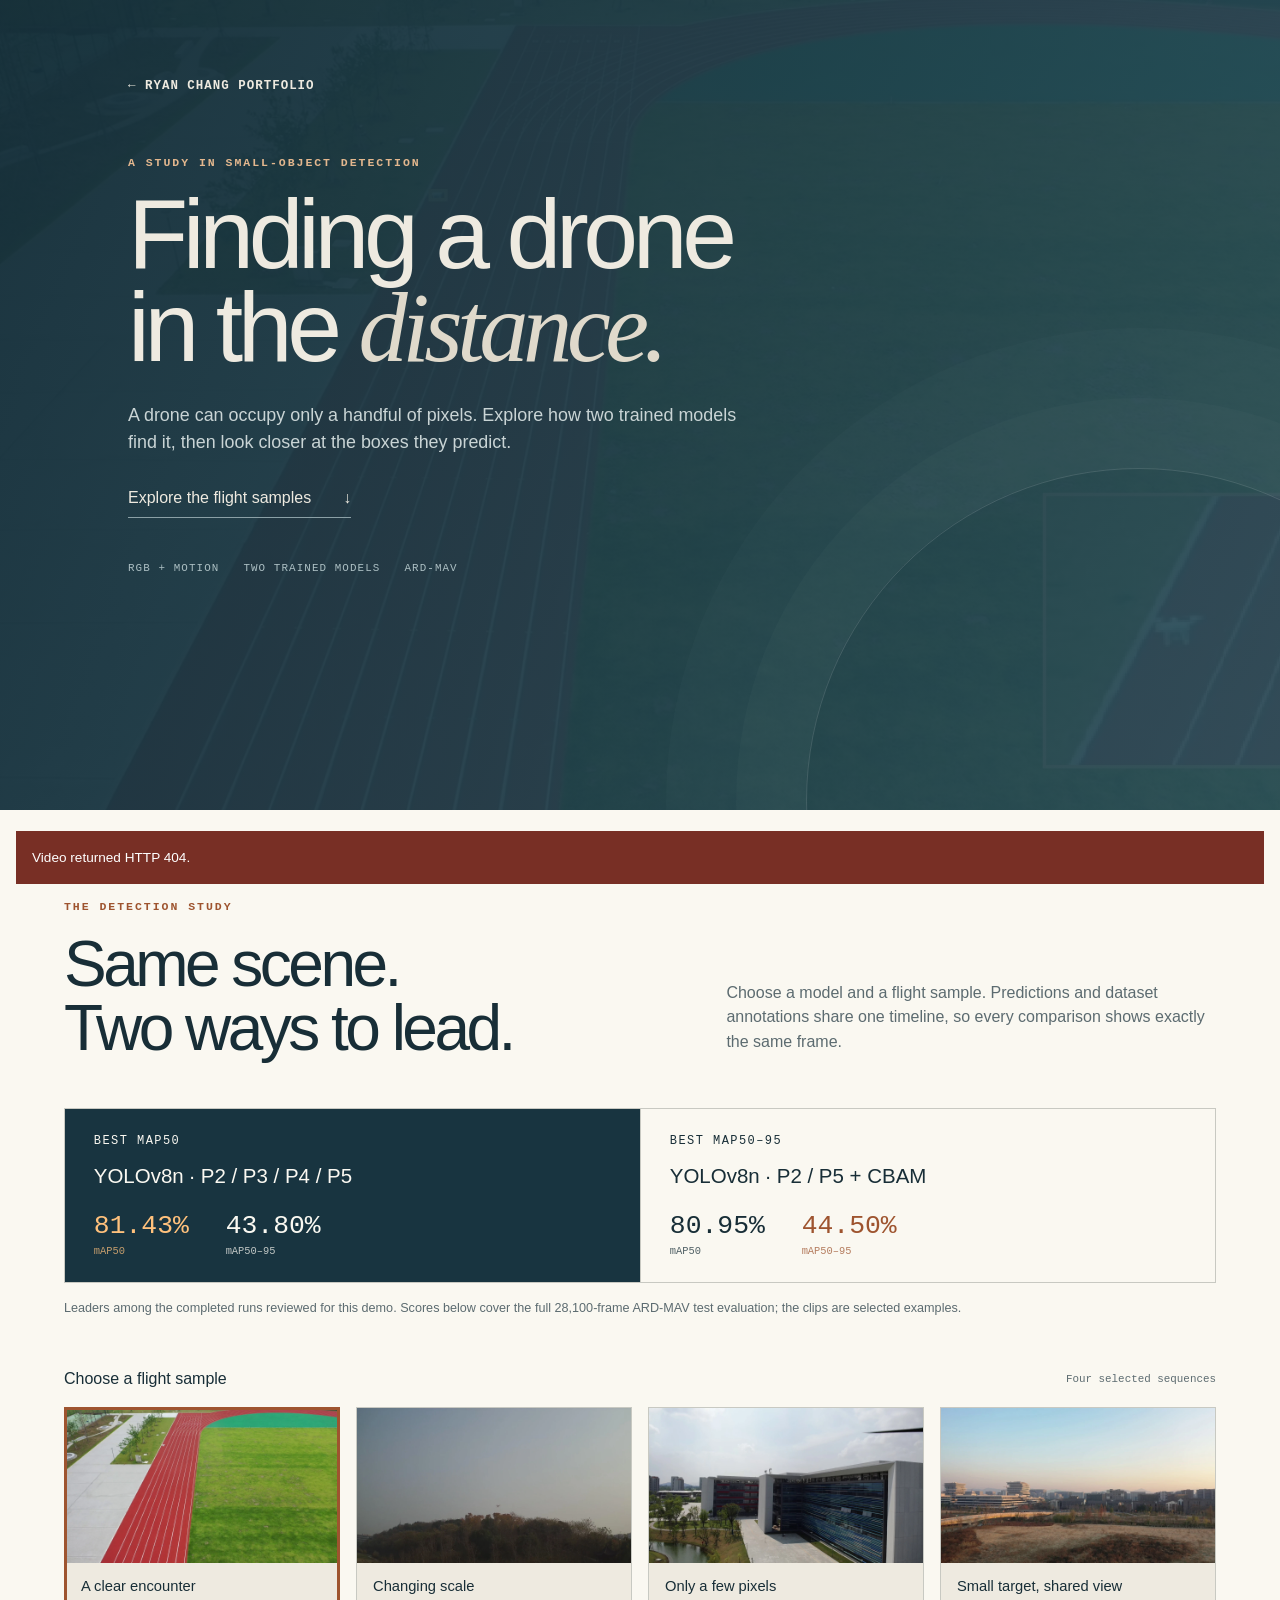
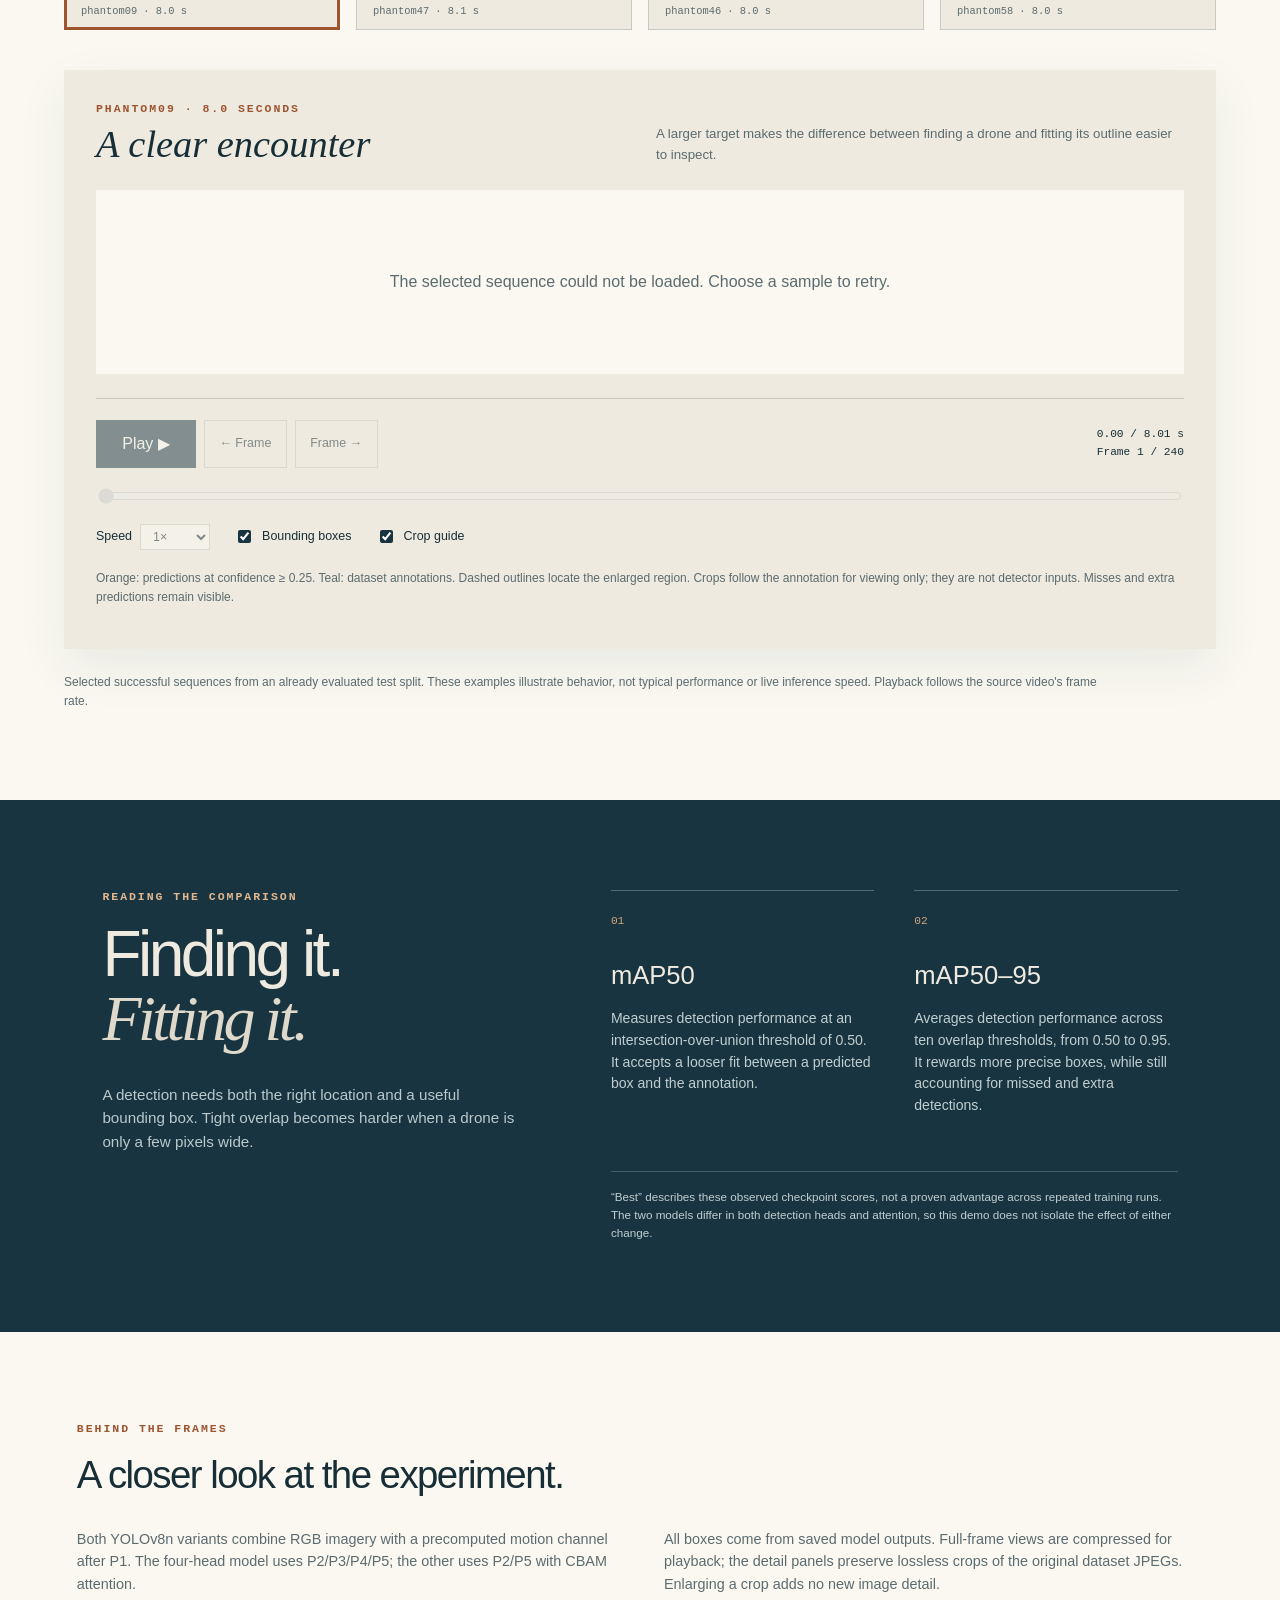
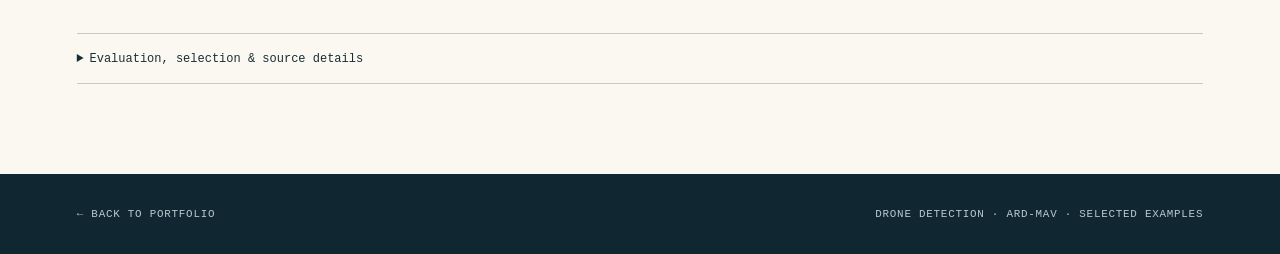
==== Drone Detection demo/index.html @ 697052b2 "drone detection demo" ====
<!doctype html>
<html lang="en">
<head>
  <meta charset="utf-8">
  <meta name="viewport" content="width=device-width, initial-scale=1">
  <meta name="description" content="Explore tiny-drone detection with two trained RGB-and-motion models, synchronized ground truth, and native-pixel close-ups.">
  <title>Finding a drone in the distance · Ryan Chang</title>
  <link rel="stylesheet" href="styles.css">
  <script src="app.js" defer></script>
</head>
<body>
  <a class="skip-link" href="#demo">Skip to the interactive demo</a>
  <header class="hero">
    <div class="hero-content">
      <a class="portfolio-link" href="../index.html">← Ryan Chang portfolio</a>
      <p class="eyebrow">A study in small-object detection</p>
      <h1>Finding a drone<br>in the <em>distance.</em></h1>
      <p class="lede">A drone can occupy only a handful of pixels. Explore how two trained models find it, then look closer at the boxes they predict.</p>
      <a class="text-link" href="#demo">Explore the flight samples <span aria-hidden="true">↓</span></a>
      <div class="hero-facts"><span>RGB + motion</span><span>Two trained models</span><span>ARD-MAV</span></div>
    </div>
    <div class="hero-orbit" aria-hidden="true"></div>
  </header>
  <main>
    <section class="demo-section" id="demo" aria-labelledby="demo-heading">
      <div class="section-heading">
        <div><p class="eyebrow">The detection study</p><h2 id="demo-heading">Same scene.<br>Two ways to lead.</h2></div>
        <p>Choose a model and a flight sample. Predictions and dataset annotations share one timeline, so every comparison shows exactly the same frame.</p>
      </div>
      <div class="model-tabs" id="model-tabs" role="group" aria-label="Choose a detection model"></div>
      <p class="model-note">Leaders among the completed runs reviewed for this demo. Scores below cover the full 28,100-frame ARD-MAV test evaluation; the clips are selected examples.</p>
      <div class="sample-heading"><h3>Choose a flight sample</h3><span>Four selected sequences</span></div>
      <div class="sample-strip" id="clip-tabs" role="group" aria-label="Choose a flight sample"></div>
      <div class="viewer" id="viewer" aria-busy="true">
        <div class="viewer-heading"><div><p class="eyebrow" id="clip-id">Loading flight samples</p><h3 id="clip-title">Preparing the comparison…</h3></div><p id="clip-description"></p></div>
        <div class="loading" id="loading" role="status">Loading the selected sequence…</div>
        <div class="comparison" id="comparison" hidden>
          <article class="view-column">
            <div class="panel-heading"><span class="legend-dot prediction-dot"></span><h4>Model predictions</h4><span id="prediction-count"></span></div>
            <div class="overview-stage">
              <video id="source-video" muted playsinline preload="auto" tabindex="-1" aria-hidden="true"></video>
              <canvas id="prediction-view" width="1280" height="720" role="img" aria-label="Current video frame with predicted drone boxes"></canvas>
            </div>
            <div class="detail-heading"><span>Native-pixel detail</span><span>128 × 128 px crop</span></div>
            <canvas class="detail-view" id="prediction-detail" width="512" height="512" role="img" aria-label="Enlarged original drone crop with model predictions"></canvas>
          </article>
          <article class="view-column">
            <div class="panel-heading"><span class="legend-dot truth-dot"></span><h4>Ground-truth annotations</h4><span id="truth-count"></span></div>
            <div class="overview-stage"><canvas id="truth-view" width="1280" height="720" role="img" aria-label="Same video frame with ground-truth boxes"></canvas></div>
            <div class="detail-heading"><span>Same frame, same crop</span><span id="target-size"></span></div>
            <canvas class="detail-view" id="truth-detail" width="512" height="512" role="img" aria-label="Identical enlarged original drone crop with ground-truth annotations"></canvas>
          </article>
        </div>
        <div class="transport" id="transport">
          <div class="playback-buttons">
            <button id="play" type="button" disabled aria-label="Play selected clip">Play <span aria-hidden="true">▶</span></button>
            <button id="previous" class="secondary" type="button" disabled aria-label="Previous frame">← Frame</button>
            <button id="next" class="secondary" type="button" disabled aria-label="Next frame">Frame →</button>
          </div>
          <div class="time-readout"><span id="clock">0.00 / 0.00 s</span><span id="frame-number">Frame —</span></div>
          <label class="timeline-label" for="timeline">Playback position</label>
          <input id="timeline" type="range" min="0" max="239" value="0" step="1" disabled aria-label="Playback frame">
          <div class="options"><label>Speed <select id="speed" disabled><option value="0.25">0.25×</option><option value="0.5">0.5×</option><option value="1" selected>1×</option></select></label><label><input id="boxes" type="checkbox" checked> Bounding boxes</label><label><input id="crop-region" type="checkbox" checked> Crop guide</label></div>
        </div>
        <p class="view-note">Orange: predictions at confidence ≥ 0.25. Teal: dataset annotations. Dashed outlines locate the enlarged region. Crops follow the annotation for viewing only; they are not detector inputs. Misses and extra predictions remain visible.</p>
        <p class="frame-status" id="frame-status" role="status" aria-live="off"></p>
      </div>
      <p class="sample-disclosure">Selected successful sequences from an already evaluated test split. These examples illustrate behavior, not typical performance or live inference speed. Playback follows the source video's frame rate.</p>
    </section>
    <section class="method" aria-labelledby="method-heading">
      <div><p class="eyebrow">Reading the comparison</p><h2 id="method-heading">Finding it.<br><em>Fitting it.</em></h2><p class="method-intro">A detection needs both the right location and a useful bounding box. Tight overlap becomes harder when a drone is only a few pixels wide.</p></div>
      <div class="method-copy">
        <article><span class="number">01</span><h3>mAP50</h3><p>Measures detection performance at an intersection-over-union threshold of 0.50. It accepts a looser fit between a predicted box and the annotation.</p></article>
        <article><span class="number">02</span><h3>mAP50–95</h3><p>Averages detection performance across ten overlap thresholds, from 0.50 to 0.95. It rewards more precise boxes, while still accounting for missed and extra detections.</p></article>
        <p class="method-note">“Best” describes these observed checkpoint scores, not a proven advantage across repeated training runs. The two models differ in both detection heads and attention, so this demo does not isolate the effect of either change.</p>
      </div>
    </section>
    <section class="provenance" aria-labelledby="provenance-heading">
      <p class="eyebrow">Behind the frames</p><h2 id="provenance-heading">A closer look at the experiment.</h2>
      <div class="provenance-grid"><p>Both YOLOv8n variants combine RGB imagery with a precomputed motion channel after P1. The four-head model uses P2/P3/P4/P5; the other uses P2/P5 with CBAM attention.</p><p>All boxes come from saved model outputs. Full-frame views are compressed for playback; the detail panels preserve lossless crops of the original dataset JPEGs. Enlarging a crop adds no new image detail.</p></div>
      <details><summary>Evaluation, selection &amp; source details</summary><div class="details-body"><p>ARD-MAV, one drone class. Evaluation: FP32, input size 960, NMS IoU 0.50, maximum 300 detections per image. Aggregate AP uses a confidence floor of 0.001; the visual overlays use the fixed 0.25 threshold. AP and mAP are identical for this one-class task.</p><p>The evaluation contains 28,100 drone-present frames from 15 videos. It does not measure false alarms on drone-absent videos. Checkpoints were selected during training using validation mAP50–95; demo model choices use previously examined test scores. Newer pending experiments are not included.</p><p>Each example contains 240 consecutive frames present in both prediction exports. Windows favor successful detection by both models; the tiny-target sample also favors annotations below 8 native pixels in √(width × height). No predictions are interpolated or rerun on the crops.</p><p>Dataset attribution: ARD-MAV, introduced with <cite>Global-Local MAV Detection under Challenging Conditions based on Appearance and Motion</cite>. See the <a href="https://github.com/WindyLab/Global-Local-MAV-Detection" target="_blank" rel="noreferrer">dataset source</a>.</p><p><a href="demo-data.json">Frame annotations &amp; model provenance</a> · <a href="build-report.json">Asset verification record</a></p></div></details>
    </section>
  </main>
  <footer><a href="../index.html">← Back to portfolio</a><span>Drone detection · ARD-MAV · Selected examples</span></footer>
  <div class="error-banner" id="error" role="alert" hidden></div>
  <noscript><p class="noscript">Enable JavaScript to play the synchronized comparison. Aggregate scores and methodology are available in the linked data files.</p></noscript>
</body>
</html>
---- Drone Detection demo/styles.css ----
:root{--ink:#182e37;--navy:#183440;--sea:#456874;--paper:#faf8f1;--cream:#eeeae0;--line:#c8c9c2;--muted:#5c6b70;--copper:#9e542f;--orange:#ffc17c;--teal:#66f1d0;--shadow:0 18px 48px #182e3712}
*{box-sizing:border-box}html{scroll-behavior:smooth}body{margin:0;color:var(--ink);background:var(--paper);font:16px/1.55 Inter,"Helvetica Neue",Arial,sans-serif}button,input,select{font:inherit}a{color:inherit}h1,h2,h3,h4,p{margin-top:0}button,a,input,summary,select{-webkit-tap-highlight-color:transparent}button{cursor:pointer}button:disabled,input:disabled,select:disabled{cursor:wait;opacity:.5}:focus-visible{outline:3px solid var(--copper);outline-offset:4px}[hidden]{display:none!important}.skip-link{position:fixed;left:1rem;top:-5rem;z-index:10;background:var(--paper);padding:1rem}.skip-link:focus{top:1rem}
.hero{position:relative;min-height:690px;height:90vh;max-height:900px;overflow:hidden;background:linear-gradient(115deg,#142e39f5,#284c59eb),url('assets/cover.webp') center/cover;color:var(--cream)}.hero-content{position:relative;z-index:2;width:min(960px,84%);margin-left:clamp(1.5rem,10vw,10rem);padding-top:clamp(3rem,8vh,6rem)}.portfolio-link{display:inline-block;margin-bottom:clamp(3rem,7vh,5.5rem);font:700 .78rem "Courier New",monospace;letter-spacing:.08em;text-transform:uppercase;text-decoration:none}.portfolio-link:hover{text-decoration:underline;text-underline-offset:.3em}.eyebrow{font:700 .72rem "Courier New",monospace;letter-spacing:.17em;text-transform:uppercase;color:var(--copper);margin-bottom:1.2rem}.hero .eyebrow,.method .eyebrow{color:#e3b78e}h1{font-size:clamp(3.3rem,7.7vw,7.8rem);font-weight:300;line-height:.94;letter-spacing:-.055em;margin-bottom:1.7rem}h1 em,.method h2 em{font-family:Georgia,"Times New Roman",serif;font-weight:400;color:#dfd9cb}.lede{max-width:610px;color:#c9d4d5;font-size:clamp(1rem,1.4vw,1.22rem);font-weight:300}.text-link{display:inline-flex;gap:2rem;margin-top:.7rem;padding-bottom:.4rem;text-decoration:none;border-bottom:1px solid #8ba0a6}.hero-facts{display:flex;flex-wrap:wrap;gap:1.5rem;margin-top:2.7rem;font:.68rem "Courier New",monospace;letter-spacing:.1em;text-transform:uppercase;color:#acbfc3}.hero-orbit{position:absolute;width:52vw;height:52vw;right:-15%;bottom:-40%;border:1px solid #ffffff22;border-radius:50%;box-shadow:0 0 0 70px #ffffff05,0 0 0 140px #ffffff04}
.demo-section{max-width:1600px;margin:auto;padding:clamp(4rem,7vw,7rem) clamp(1rem,5vw,5rem)}.section-heading{display:grid;grid-template-columns:1.1fr .9fr;gap:4rem;align-items:end;margin-bottom:3rem}.section-heading h2,.method h2{font-size:clamp(2.7rem,5vw,5.1rem);font-weight:400;line-height:1;letter-spacing:-.055em;margin-bottom:0}.section-heading>p{max-width:530px;color:var(--muted);margin-bottom:.3rem}.model-tabs{display:grid;grid-template-columns:1fr 1fr;border:1px solid var(--line)}.model-tab{display:block;text-align:left;background:transparent;color:var(--ink);border:0;padding:1.6rem 1.8rem}.model-tab+.model-tab{border-left:1px solid var(--line)}.model-tab[aria-pressed=true]{background:var(--navy);color:var(--paper)}.model-tab:hover:not([aria-pressed=true]){background:var(--cream)}.model-badge{display:block;font:.75rem "Courier New",monospace;text-transform:uppercase;letter-spacing:.12em;margin-bottom:.7rem}.model-tab strong{font-size:clamp(1rem,1.6vw,1.35rem);font-weight:500}.model-scores{display:flex;gap:2.3rem;margin-top:1.2rem}.model-scores span{font:1.65rem "Courier New",monospace}.model-scores small{display:block;font:.65rem "Courier New",monospace;opacity:.75;margin-top:.25rem}.model-scores .leading{color:var(--copper)}.model-tab[aria-pressed=true] .leading{color:var(--orange)}.model-note{font-size:.79rem;color:var(--muted);margin:1rem 0 3rem;max-width:900px}.sample-heading{display:flex;justify-content:space-between;gap:1rem;align-items:center;margin-bottom:1rem}.sample-heading h3{font-size:1rem;font-weight:500;margin:0}.sample-heading>span{font:.68rem "Courier New",monospace;color:var(--muted)}.sample-strip{display:grid;grid-template-columns:repeat(4,1fr);gap:1rem}.clip-tab{padding:0;border:1px solid var(--line);background:var(--cream);text-align:left;color:var(--ink)}.clip-tab img{width:100%;aspect-ratio:16/9;object-fit:cover;display:block}.clip-tab>span{display:block;padding:.8rem 1rem}.clip-tab strong{display:block;font-size:.92rem;font-weight:500}.clip-tab small{display:block;font:.65rem "Courier New",monospace;color:var(--muted);margin-top:.4rem}.clip-tab[aria-pressed=true]{outline:3px solid var(--copper);outline-offset:-3px}.clip-tab:hover{background:#e2e6e0}
.viewer{margin-top:2.5rem;background:var(--cream);box-shadow:var(--shadow);padding:clamp(1rem,2.5vw,2rem)}.viewer-heading{display:grid;grid-template-columns:1fr 1fr;gap:2rem;align-items:end;margin-bottom:1.5rem}.viewer-heading .eyebrow{margin-bottom:.5rem}.viewer-heading h3{font:italic 400 clamp(1.8rem,3vw,2.8rem)/1.1 Georgia,serif;margin:0}.viewer-heading>p{font-size:.83rem;color:var(--muted);margin:0}.comparison{display:grid;grid-template-columns:1fr 1fr;gap:1rem}.panel-heading{display:flex;gap:.5rem;align-items:center;min-height:2.5rem}.panel-heading h4{font-size:.8rem;font-weight:500;margin:0}.panel-heading>span:last-child{margin-left:auto;font:.65rem "Courier New",monospace}.legend-dot{width:9px;height:9px;display:inline-block;flex-shrink:0;border-radius:50%;border:1px solid #18344077}.prediction-dot{background:#b86c2d}.truth-dot{background:#167864}.overview-stage{position:relative;aspect-ratio:16/9;background:var(--navy);overflow:hidden}.overview-stage video,.overview-stage canvas{position:absolute;inset:0;display:block;width:100%;height:100%}.overview-stage canvas{z-index:1}.detail-heading{display:flex;justify-content:space-between;gap:.5rem;margin:1.2rem 0 .6rem;font:.62rem "Courier New",monospace;text-transform:uppercase;color:var(--muted)}.detail-view{display:block;width:min(100%,320px);height:auto;margin:0 auto;background:var(--navy);image-rendering:pixelated;border:1px solid var(--line)}.view-column{min-width:0}.transport{border-top:1px solid var(--line);margin-top:1.5rem;padding-top:1.3rem;display:flex;flex-wrap:wrap;align-items:center;gap:1rem}.playback-buttons{display:flex;gap:.5rem}button#play{background:var(--navy);color:var(--paper);min-width:100px;border:1px solid var(--navy);padding:.65rem 1rem}.secondary{border:1px solid var(--line);background:transparent;color:var(--ink);padding:.65rem .9rem;font-size:.78rem}.time-readout{display:flex;flex-direction:column;margin-left:auto;text-align:right;font:.7rem/1.6 "Courier New",monospace}.timeline-label{position:absolute;width:1px;height:1px;overflow:hidden;clip-path:inset(50%)}#timeline{flex-basis:100%;width:100%;accent-color:var(--navy);cursor:pointer;height:20px}.options{display:flex;flex-wrap:wrap;gap:1.5rem;align-items:center;font-size:.78rem}.options label{display:flex;gap:.5rem;align-items:center}.options select{border:1px solid var(--line);padding:.25rem .5rem;background:var(--paper);color:var(--ink)}.options input{accent-color:var(--navy)}.view-note,.sample-disclosure{font-size:.75rem;color:var(--muted);margin:1.2rem 0 0}.frame-status{margin:.7rem 0 0;font:.68rem/1.5 "Courier New",monospace;color:var(--muted)}.sample-disclosure{max-width:1050px;margin-top:1.5rem}.loading{padding:5rem 1rem;text-align:center;color:var(--muted);background:var(--paper)}
.method{display:grid;grid-template-columns:.85fr 1.15fr;gap:clamp(2rem,7vw,7rem);padding:clamp(4rem,7vw,7rem) clamp(1.5rem,8vw,8rem);background:var(--navy);color:var(--cream)}.method-intro{max-width:460px;color:#b9c9cc;margin-top:2rem;font-size:.95rem}.method-copy{display:grid;grid-template-columns:1fr 1fr;gap:2.5rem}.method-copy article{border-top:1px solid #ffffff44;padding-top:1rem}.number{color:#d3a477;font:.7rem "Courier New",monospace}.method-copy h3{font-size:1.6rem;font-weight:400;margin:1.5rem 0 .8rem}.method-copy p{color:#c1ced0;font-size:.88rem}.method-note{grid-column:1/-1;font-size:.73rem!important;margin:0;padding-top:1rem;border-top:1px solid #ffffff33}.provenance{max-width:1320px;margin:0 auto;padding:clamp(4rem,7vw,7rem) clamp(1.5rem,6vw,5rem)}.provenance h2{font-size:clamp(2rem,3vw,3.2rem);font-weight:400;letter-spacing:-.04em;line-height:1.1}.provenance-grid{display:grid;grid-template-columns:1fr 1fr;gap:3rem;color:var(--muted);font-size:.9rem}details{margin-top:1.5rem;border-top:1px solid var(--line);border-bottom:1px solid var(--line)}summary{padding:1.1rem 0;cursor:pointer;font:.75rem "Courier New",monospace}.details-body{max-width:900px;padding:.5rem 0 1.5rem;color:var(--muted);font-size:.82rem}footer{display:flex;justify-content:space-between;gap:1.5rem;padding:2rem clamp(1.5rem,6vw,6rem);background:#102732;color:#b9c9cc;font:.68rem/1.5 "Courier New",monospace;text-transform:uppercase;letter-spacing:.07em}footer a{text-decoration:none}.error-banner{position:fixed;bottom:1rem;left:1rem;right:1rem;z-index:20;padding:1rem;background:#782f25;color:white;font-size:.85rem}.noscript{padding:2rem;background:var(--cream)}
@media(max-width:900px){.section-heading{grid-template-columns:1fr;gap:1.5rem}.method{grid-template-columns:1fr}.hero{height:auto;min-height:670px;padding-bottom:4rem}.hero-content{width:auto;margin-right:1.5rem}.model-tab{padding:1.3rem}.model-scores{gap:1.5rem}.sample-strip{gap:.65rem}.clip-tab>span{padding:.65rem}.clip-tab strong{font-size:.8rem}.sample-heading>span{display:none}.panel-heading h4{font-size:.73rem}.detail-heading{font-size:.58rem}.panel-heading>span:last-child{display:none}}
@media(max-width:600px){.hero{min-height:650px}.hero-content{margin-left:1.5rem}.hero .eyebrow{font-size:.62rem}.hero-facts{gap:1rem;font-size:.6rem}.model-tabs{grid-template-columns:1fr}.model-tab+.model-tab{border-left:0;border-top:1px solid var(--line)}.model-tab{padding:1rem}.model-scores{margin-top:.7rem}.model-scores span{font-size:1.35rem}.sample-strip{grid-template-columns:1fr 1fr}.viewer-heading{grid-template-columns:1fr;gap:.8rem}.comparison{gap:.6rem}.viewer{padding:.75rem}.panel-heading{align-items:flex-start;min-height:3rem}.panel-heading h4{font-size:.7rem}.legend-dot{margin-top:.35rem;width:7px;height:7px}.detail-heading{display:block;min-height:2.1rem;line-height:1.6}.detail-heading span{display:block}.playback-buttons{width:100%}.playback-buttons button{flex:1;padding:.6rem .5rem}.time-readout{width:100%;flex-direction:row;justify-content:space-between}.options{gap:1rem;font-size:.7rem}.provenance-grid,.method-copy{grid-template-columns:1fr;gap:1.5rem}.method-note{grid-column:1}.method-copy h3{margin-top:.8rem}footer{flex-direction:column}.section-heading h2{font-size:2.8rem}}
@media(prefers-reduced-motion:reduce){html{scroll-behavior:auto}*,*::before,*::after{animation:none!important;transition:none!important}}
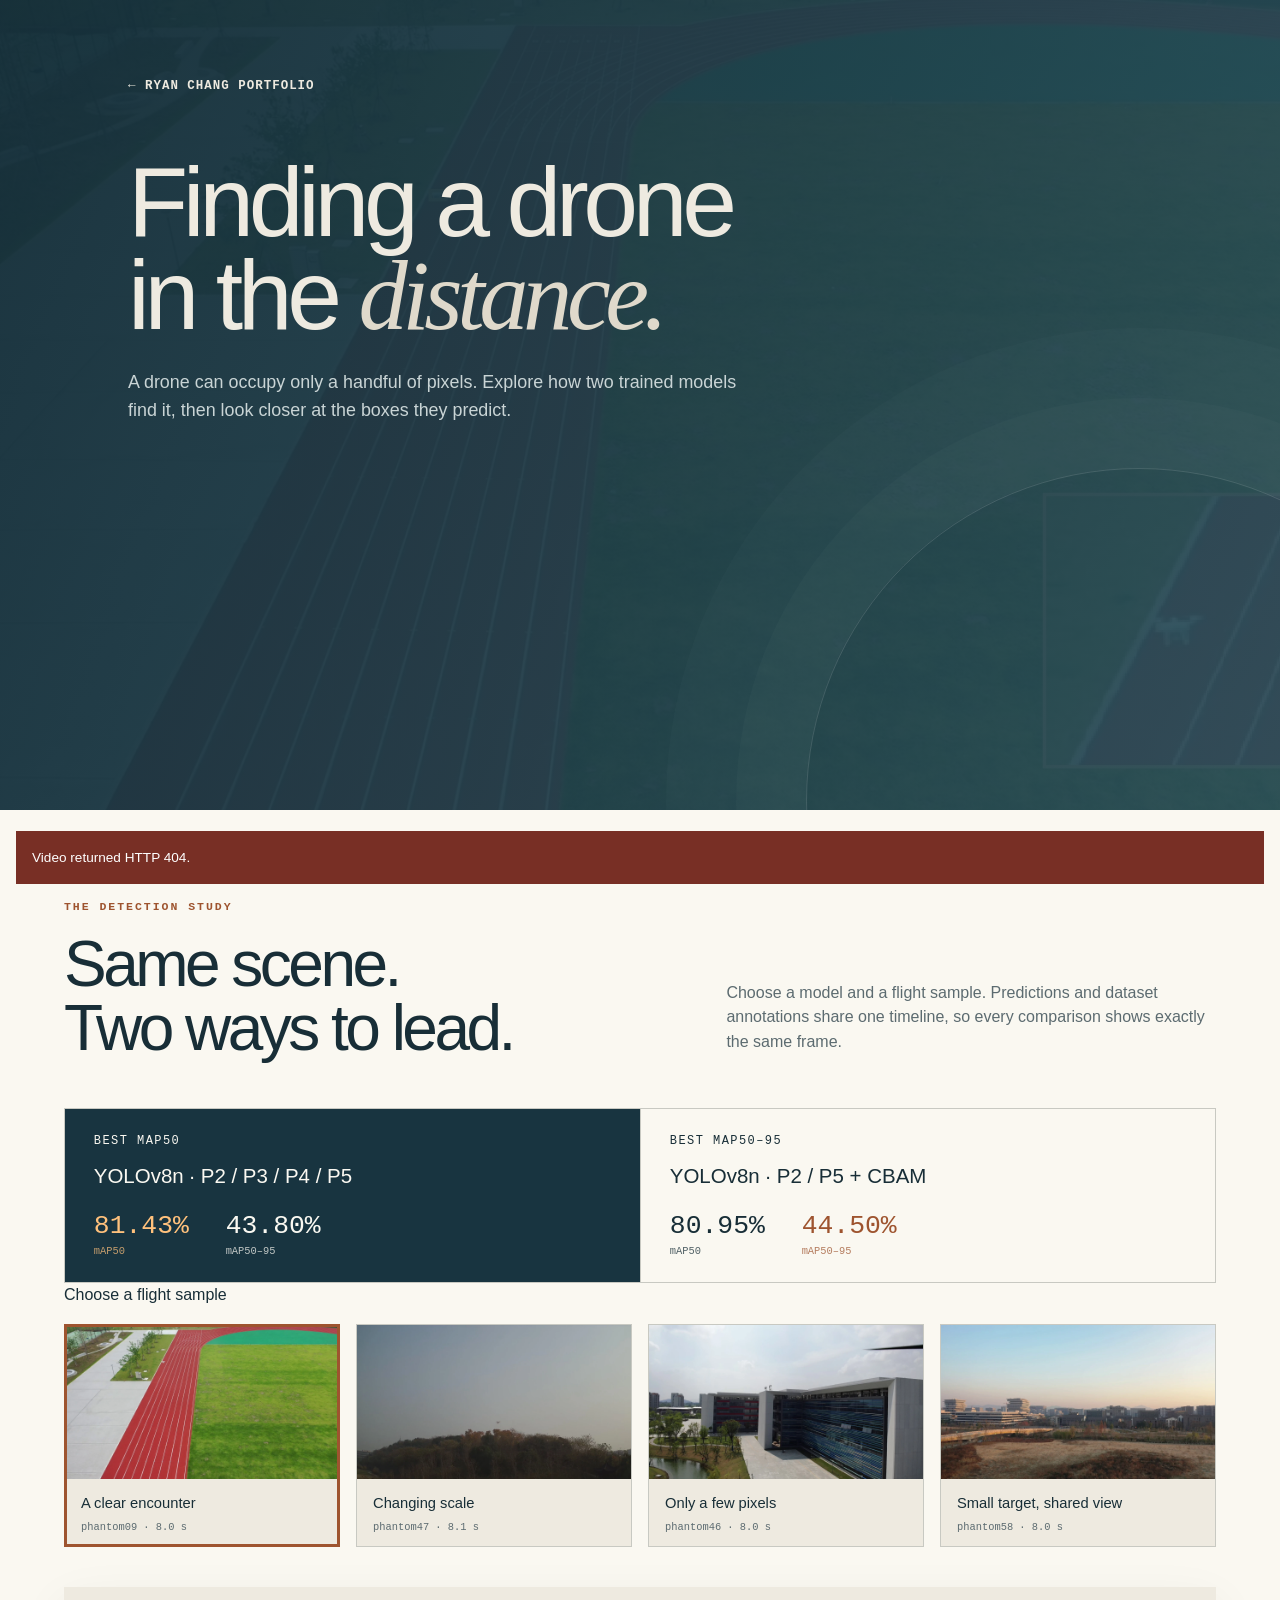
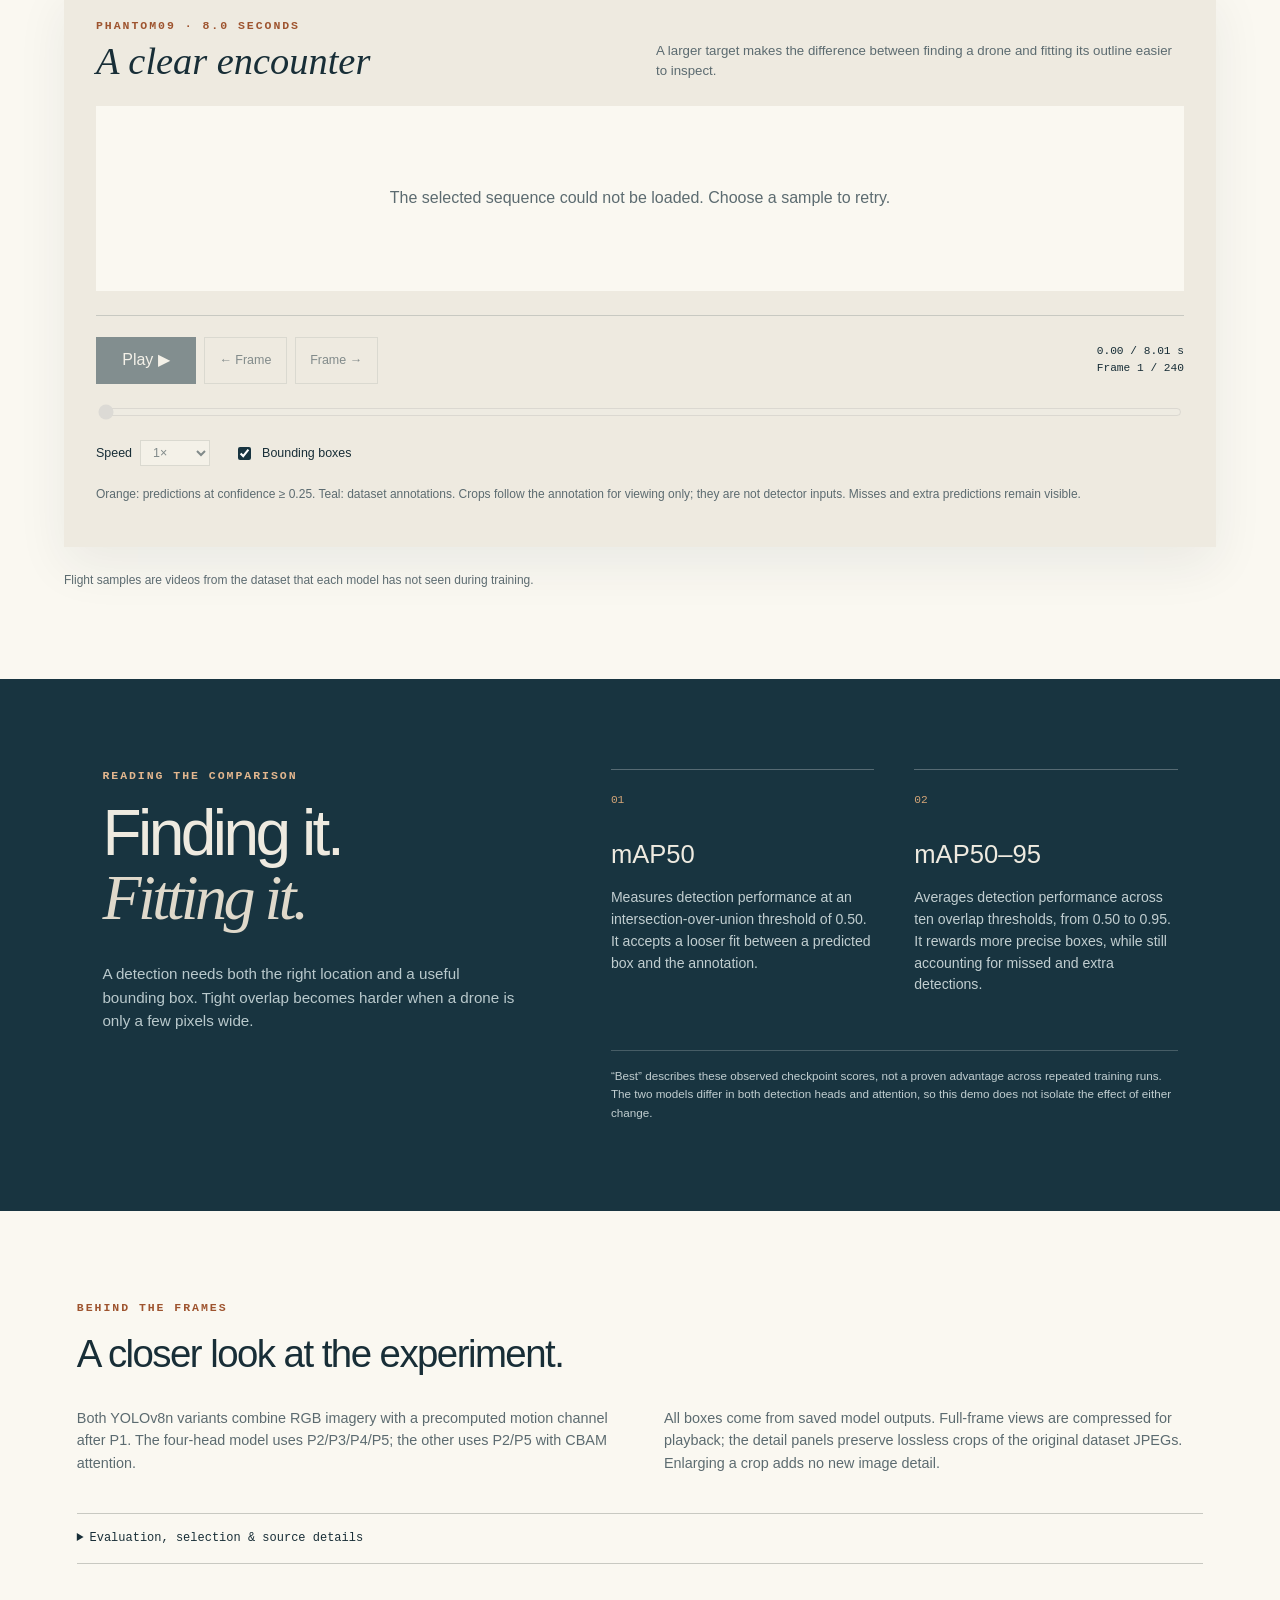
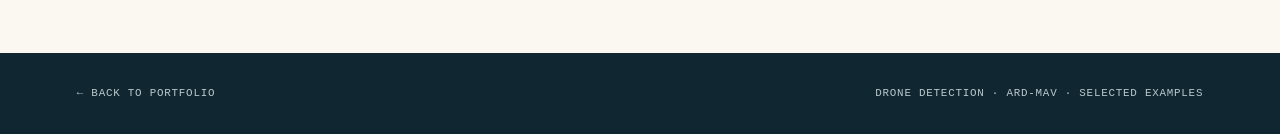
==== commit 7c0c13f1: "text updates" ====
--- a/Drone Detection demo/index.html
+++ b/Drone Detection demo/index.html
@@ -13,11 +13,8 @@
   <header class="hero">
     <div class="hero-content">
       <a class="portfolio-link" href="../index.html">← Ryan Chang portfolio</a>
-      <p class="eyebrow">A study in small-object detection</p>
       <h1>Finding a drone<br>in the <em>distance.</em></h1>
       <p class="lede">A drone can occupy only a handful of pixels. Explore how two trained models find it, then look closer at the boxes they predict.</p>
-      <a class="text-link" href="#demo">Explore the flight samples <span aria-hidden="true">↓</span></a>
-      <div class="hero-facts"><span>RGB + motion</span><span>Two trained models</span><span>ARD-MAV</span></div>
     </div>
     <div class="hero-orbit" aria-hidden="true"></div>
   </header>
@@ -28,8 +25,7 @@
         <p>Choose a model and a flight sample. Predictions and dataset annotations share one timeline, so every comparison shows exactly the same frame.</p>
       </div>
       <div class="model-tabs" id="model-tabs" role="group" aria-label="Choose a detection model"></div>
-      <p class="model-note">Leaders among the completed runs reviewed for this demo. Scores below cover the full 28,100-frame ARD-MAV test evaluation; the clips are selected examples.</p>
-      <div class="sample-heading"><h3>Choose a flight sample</h3><span>Four selected sequences</span></div>
+      <div class="sample-heading"><h3>Choose a flight sample</h3></div>
       <div class="sample-strip" id="clip-tabs" role="group" aria-label="Choose a flight sample"></div>
       <div class="viewer" id="viewer" aria-busy="true">
         <div class="viewer-heading"><div><p class="eyebrow" id="clip-id">Loading flight samples</p><h3 id="clip-title">Preparing the comparison…</h3></div><p id="clip-description"></p></div>
@@ -60,12 +56,12 @@
           <div class="time-readout"><span id="clock">0.00 / 0.00 s</span><span id="frame-number">Frame —</span></div>
           <label class="timeline-label" for="timeline">Playback position</label>
           <input id="timeline" type="range" min="0" max="239" value="0" step="1" disabled aria-label="Playback frame">
-          <div class="options"><label>Speed <select id="speed" disabled><option value="0.25">0.25×</option><option value="0.5">0.5×</option><option value="1" selected>1×</option></select></label><label><input id="boxes" type="checkbox" checked> Bounding boxes</label><label><input id="crop-region" type="checkbox" checked> Crop guide</label></div>
+          <div class="options"><label>Speed <select id="speed" disabled><option value="0.25">0.25×</option><option value="0.5">0.5×</option><option value="1" selected>1×</option></select></label><label><input id="boxes" type="checkbox" checked> Bounding boxes</label></div>
         </div>
-        <p class="view-note">Orange: predictions at confidence ≥ 0.25. Teal: dataset annotations. Dashed outlines locate the enlarged region. Crops follow the annotation for viewing only; they are not detector inputs. Misses and extra predictions remain visible.</p>
+        <p class="view-note">Orange: predictions at confidence ≥ 0.25. Teal: dataset annotations. Crops follow the annotation for viewing only; they are not detector inputs. Misses and extra predictions remain visible.</p>
         <p class="frame-status" id="frame-status" role="status" aria-live="off"></p>
       </div>
-      <p class="sample-disclosure">Selected successful sequences from an already evaluated test split. These examples illustrate behavior, not typical performance or live inference speed. Playback follows the source video's frame rate.</p>
+      <p class="sample-disclosure">Flight samples are videos from the dataset that each model has not seen during training.</p>
     </section>
     <section class="method" aria-labelledby="method-heading">
       <div><p class="eyebrow">Reading the comparison</p><h2 id="method-heading">Finding it.<br><em>Fitting it.</em></h2><p class="method-intro">A detection needs both the right location and a useful bounding box. Tight overlap becomes harder when a drone is only a few pixels wide.</p></div>
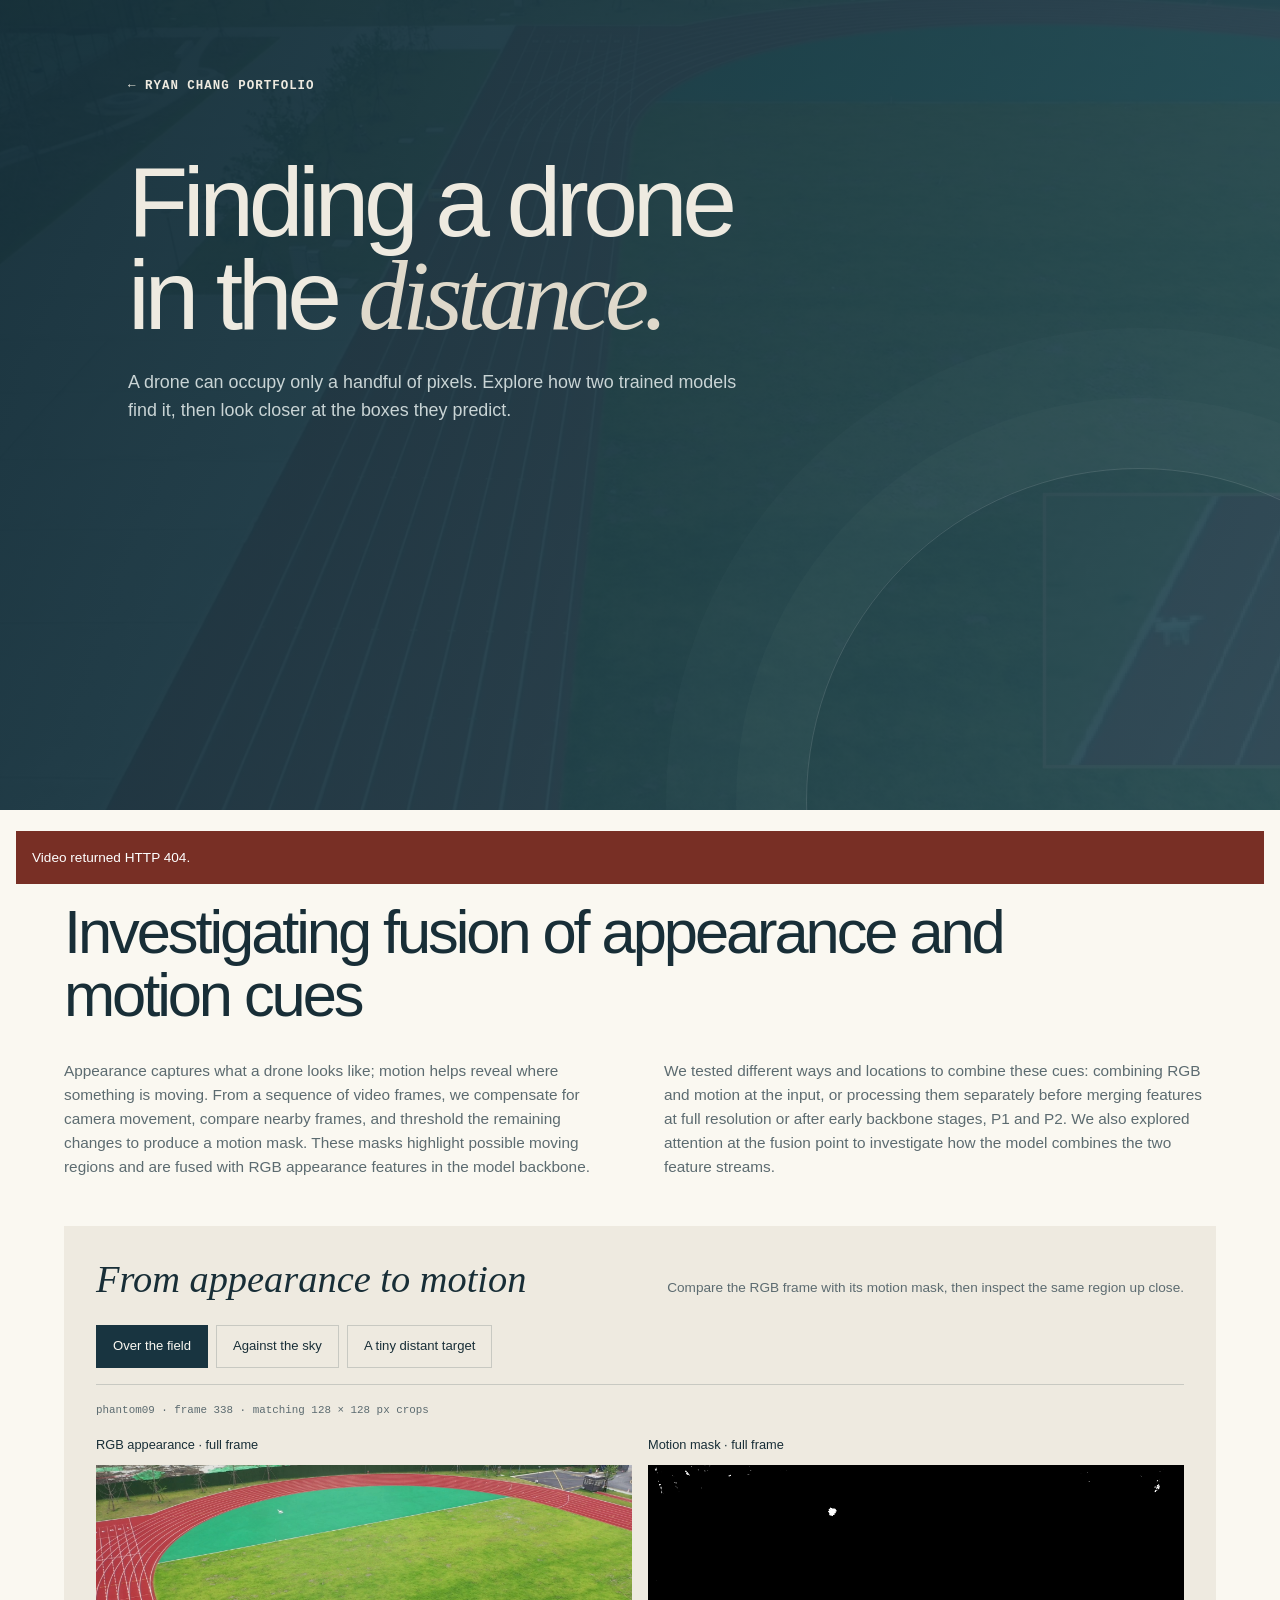
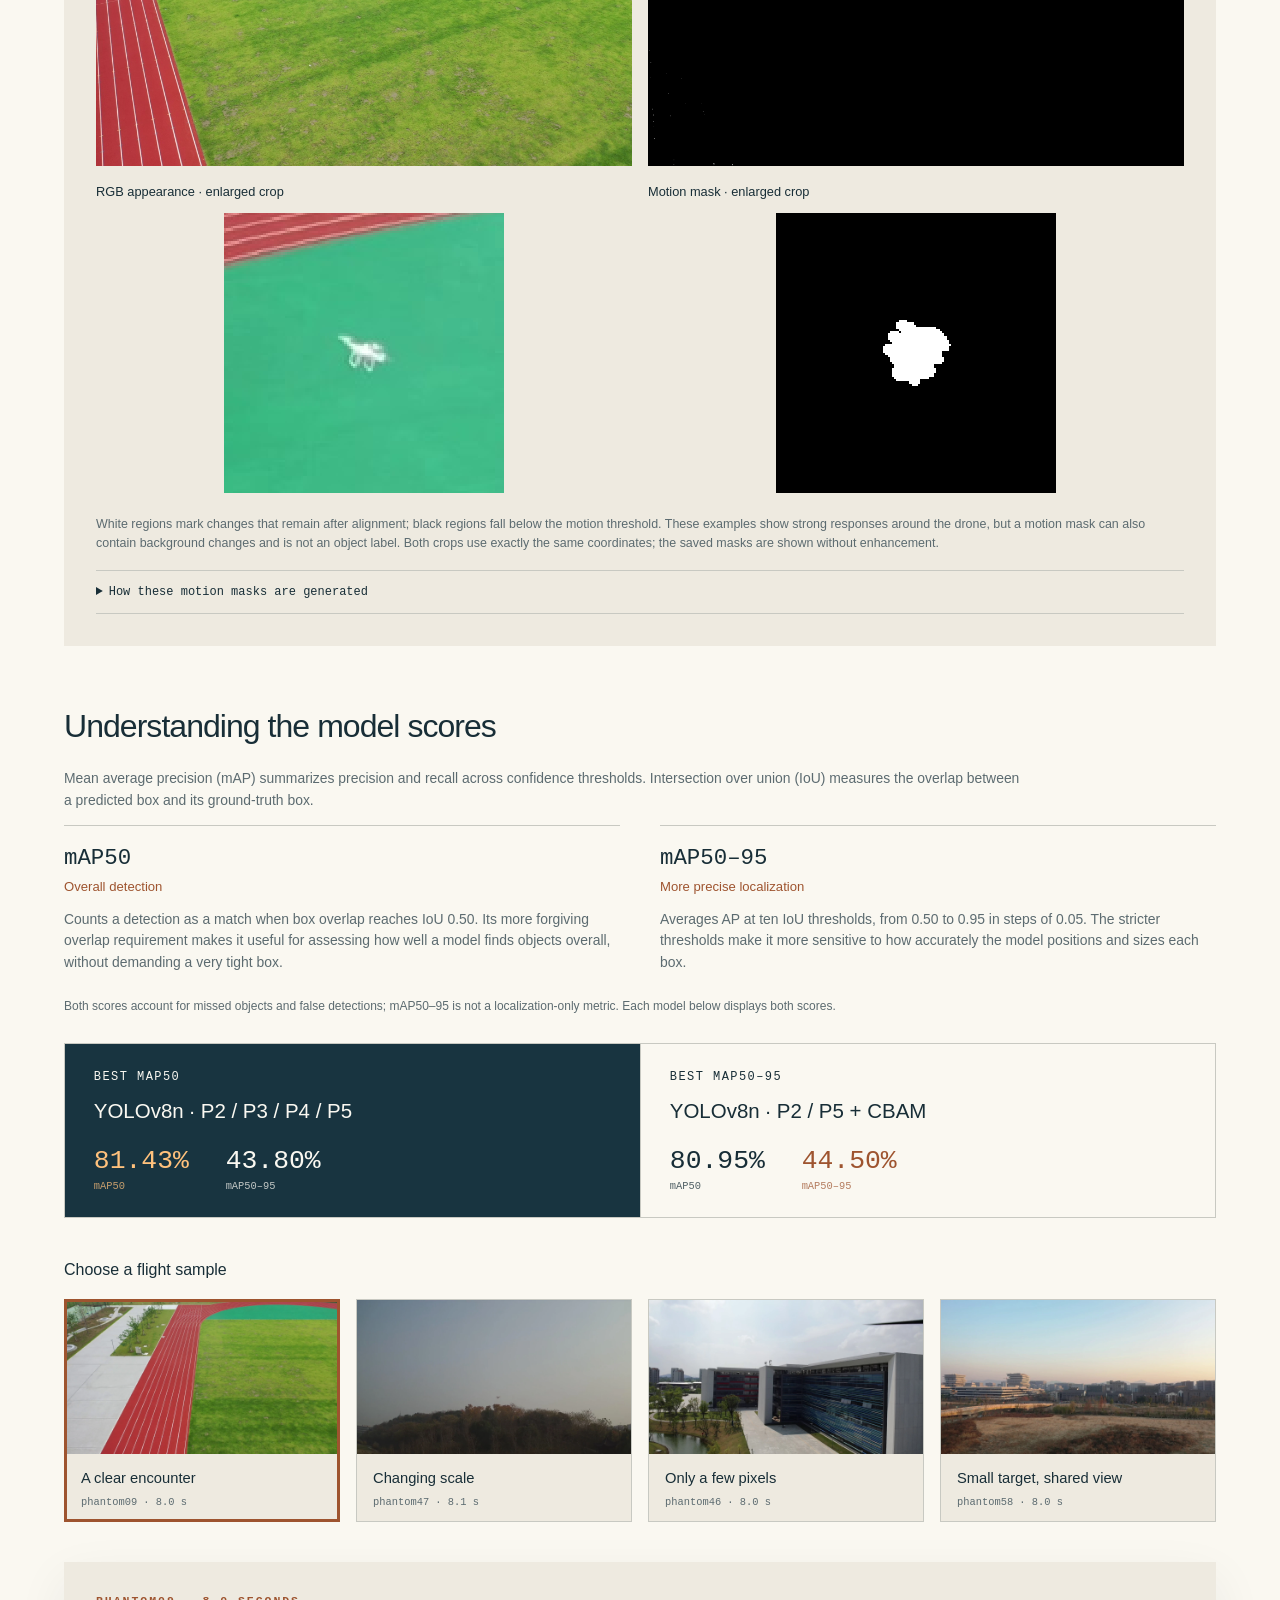
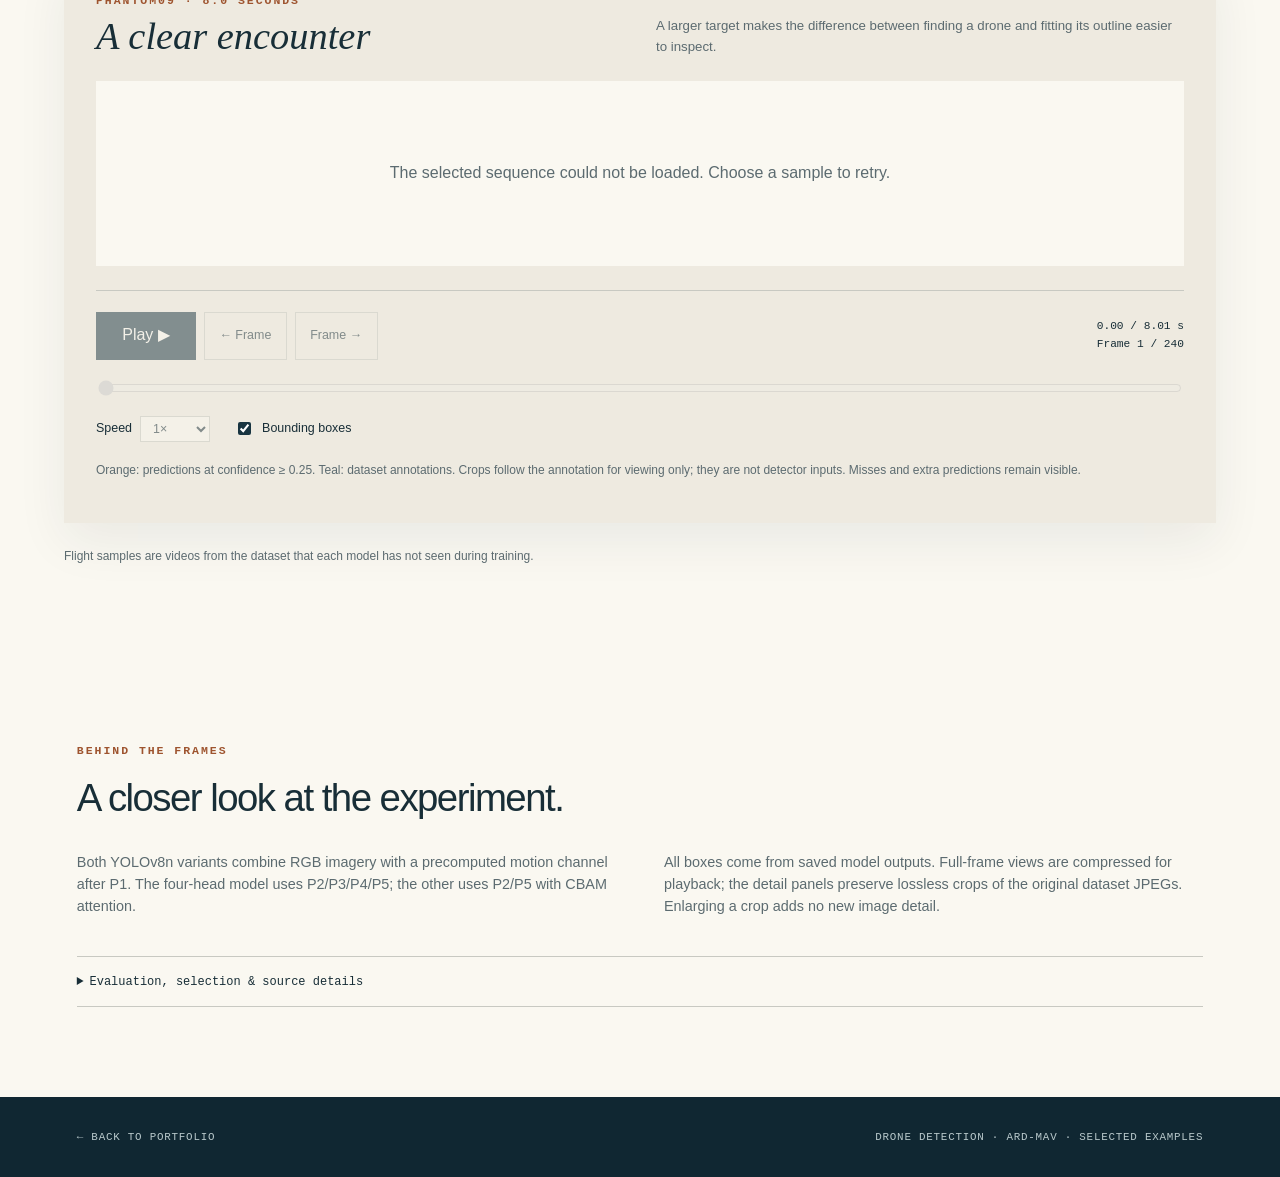
==== commit 37ecc5cc: "demo updates" ====
--- a/Drone Detection demo/index.html
+++ b/Drone Detection demo/index.html
@@ -5,8 +5,9 @@
   <meta name="viewport" content="width=device-width, initial-scale=1">
   <meta name="description" content="Explore tiny-drone detection with two trained RGB-and-motion models, synchronized ground truth, and native-pixel close-ups.">
   <title>Finding a drone in the distance · Ryan Chang</title>
-  <link rel="stylesheet" href="styles.css">
-  <script src="app.js" defer></script>
+  <link rel="stylesheet" href="styles.css?v=1f415d48d7c9">
+  <script src="app.js?v=fc56ad295b7f" defer></script>
+  <script src="motion-gallery.js?v=df68bce986c8" defer></script>
 </head>
 <body>
   <a class="skip-link" href="#demo">Skip to the interactive demo</a>
@@ -20,10 +21,71 @@
   </header>
   <main>
     <section class="demo-section" id="demo" aria-labelledby="demo-heading">
-      <div class="section-heading">
-        <div><p class="eyebrow">The detection study</p><h2 id="demo-heading">Same scene.<br>Two ways to lead.</h2></div>
-        <p>Choose a model and a flight sample. Predictions and dataset annotations share one timeline, so every comparison shows exactly the same frame.</p>
+      <div class="research-intro">
+        <h2 id="demo-heading">Investigating fusion of appearance and motion cues</h2>
+        <div class="research-copy">
+          <p>Appearance captures what a drone looks like; motion helps reveal where something is moving. From a sequence of video frames, we compensate for camera movement, compare nearby frames, and threshold the remaining changes to produce a motion mask. These masks highlight possible moving regions and are fused with RGB appearance features in the model backbone.</p>
+          <p>We tested different ways and locations to combine these cues: combining RGB and motion at the input, or processing them separately before merging features at full resolution or after early backbone stages, P1 and P2. We also explored attention at the fusion point to investigate how the model combines the two feature streams.</p>
+        </div>
       </div>
+      <section class="motion-gallery" id="motion-gallery" aria-labelledby="motion-heading">
+        <div class="motion-heading"><h3 id="motion-heading">From appearance to motion</h3><p>Compare the RGB frame with its motion mask, then inspect the same region up close.</p></div>
+        <div class="motion-choices" role="group" aria-label="Choose a motion-mask example">
+          <button type="button" data-motion-example="example-1" aria-pressed="true" aria-controls="motion-example-1">Over the field</button>
+          <button type="button" data-motion-example="example-2" aria-pressed="false" aria-controls="motion-example-2">Against the sky</button>
+          <button type="button" data-motion-example="example-3" aria-pressed="false" aria-controls="motion-example-3">A tiny distant target</button>
+        </div>
+        <div class="motion-panel" id="motion-example-1" data-motion-panel="example-1">
+          <p class="motion-frame">phantom09 · frame 338 · matching 128 × 128 px crops</p>
+          <div class="motion-pair">
+            <div class="motion-column">
+              <figure><figcaption>RGB appearance · full frame</figcaption><a href="assets/motion-examples/phantom09_0338/rgb.webp" target="_blank" rel="noopener" aria-label="Open full-resolution rgb appearance example"><img class="motion-full" src="assets/motion-examples/phantom09_0338/rgb.webp" width="1920" height="1080" loading="lazy" alt="RGB appearance for phantom09, frame 338"></a></figure>
+              <figure class="motion-detail"><figcaption>RGB appearance · enlarged crop</figcaption><img src="assets/motion-examples/phantom09_0338/rgb-crop.webp" width="128" height="128" loading="lazy" alt="Enlarged matching region of RGB appearance for phantom09, frame 338"></figure>
+            </div>
+            <div class="motion-column">
+              <figure><figcaption>Motion mask · full frame</figcaption><a href="assets/motion-examples/phantom09_0338/mask.png" target="_blank" rel="noopener" aria-label="Open full-resolution motion mask example"><img class="motion-full" src="assets/motion-examples/phantom09_0338/mask.png" width="1920" height="1080" loading="lazy" alt="Motion mask for phantom09, frame 338"></a></figure>
+              <figure class="motion-detail"><figcaption>Motion mask · enlarged crop</figcaption><img src="assets/motion-examples/phantom09_0338/mask-crop.png" width="128" height="128" loading="lazy" alt="Enlarged matching region of Motion mask for phantom09, frame 338"></figure>
+            </div>
+          </div>
+        </div>
+        <div class="motion-panel" id="motion-example-2" data-motion-panel="example-2" hidden>
+          <p class="motion-frame">phantom47 · frame 2090 · matching 128 × 128 px crops</p>
+          <div class="motion-pair">
+            <div class="motion-column">
+              <figure><figcaption>RGB appearance · full frame</figcaption><a href="assets/motion-examples/phantom47_2090/rgb.webp" target="_blank" rel="noopener" aria-label="Open full-resolution rgb appearance example"><img class="motion-full" src="assets/motion-examples/phantom47_2090/rgb.webp" width="1920" height="1080" loading="lazy" alt="RGB appearance for phantom47, frame 2090"></a></figure>
+              <figure class="motion-detail"><figcaption>RGB appearance · enlarged crop</figcaption><img src="assets/motion-examples/phantom47_2090/rgb-crop.webp" width="128" height="128" loading="lazy" alt="Enlarged matching region of RGB appearance for phantom47, frame 2090"></figure>
+            </div>
+            <div class="motion-column">
+              <figure><figcaption>Motion mask · full frame</figcaption><a href="assets/motion-examples/phantom47_2090/mask.png" target="_blank" rel="noopener" aria-label="Open full-resolution motion mask example"><img class="motion-full" src="assets/motion-examples/phantom47_2090/mask.png" width="1920" height="1080" loading="lazy" alt="Motion mask for phantom47, frame 2090"></a></figure>
+              <figure class="motion-detail"><figcaption>Motion mask · enlarged crop</figcaption><img src="assets/motion-examples/phantom47_2090/mask-crop.png" width="128" height="128" loading="lazy" alt="Enlarged matching region of Motion mask for phantom47, frame 2090"></figure>
+            </div>
+          </div>
+        </div>
+        <div class="motion-panel" id="motion-example-3" data-motion-panel="example-3" hidden>
+          <p class="motion-frame">phantom46 · frame 1696 · matching 128 × 128 px crops</p>
+          <div class="motion-pair">
+            <div class="motion-column">
+              <figure><figcaption>RGB appearance · full frame</figcaption><a href="assets/motion-examples/phantom46_1696/rgb.webp" target="_blank" rel="noopener" aria-label="Open full-resolution rgb appearance example"><img class="motion-full" src="assets/motion-examples/phantom46_1696/rgb.webp" width="1920" height="1080" loading="lazy" alt="RGB appearance for phantom46, frame 1696"></a></figure>
+              <figure class="motion-detail"><figcaption>RGB appearance · enlarged crop</figcaption><img src="assets/motion-examples/phantom46_1696/rgb-crop.webp" width="128" height="128" loading="lazy" alt="Enlarged matching region of RGB appearance for phantom46, frame 1696"></figure>
+            </div>
+            <div class="motion-column">
+              <figure><figcaption>Motion mask · full frame</figcaption><a href="assets/motion-examples/phantom46_1696/mask.png" target="_blank" rel="noopener" aria-label="Open full-resolution motion mask example"><img class="motion-full" src="assets/motion-examples/phantom46_1696/mask.png" width="1920" height="1080" loading="lazy" alt="Motion mask for phantom46, frame 1696"></a></figure>
+              <figure class="motion-detail"><figcaption>Motion mask · enlarged crop</figcaption><img src="assets/motion-examples/phantom46_1696/mask-crop.png" width="128" height="128" loading="lazy" alt="Enlarged matching region of Motion mask for phantom46, frame 1696"></figure>
+            </div>
+          </div>
+        </div>
+        <p class="motion-explanation">White regions mark changes that remain after alignment; black regions fall below the motion threshold. These examples show strong responses around the drone, but a motion mask can also contain background changes and is not an object label. Both crops use exactly the same coordinates; the saved masks are shown without enhancement.</p>
+        <details class="motion-details"><summary>How these motion masks are generated</summary><div class="details-body"><p>For a reference frame at time t, frames t−2 and t+2 are aligned to it to reduce camera-induced motion. The pipeline applies 7 × 7 Gaussian smoothing and grayscale conversion, averages valid absolute differences, and marks values greater than 5 as foreground. These are the existing binary masks used by the demo models, not masks recomputed for this page.</p><p><a href="motion-examples.json">Example frame IDs, crop coordinates and source hashes</a></p></div></details>
+      </section>
+      <section class="metric-intro" aria-labelledby="metric-heading">
+        <h3 id="metric-heading">Understanding the model scores</h3>
+        <p class="metric-definition">Mean average precision (mAP) summarizes precision and recall across confidence thresholds. Intersection over union (IoU) measures the overlap between a predicted box and its ground-truth box.</p>
+        <div class="metric-pair">
+          <article><h4>mAP50 <span>Overall detection</span></h4><p>Counts a detection as a match when box overlap reaches IoU 0.50. Its more forgiving overlap requirement makes it useful for assessing how well a model finds objects overall, without demanding a very tight box.</p></article>
+          <article><h4>mAP50–95 <span>More precise localization</span></h4><p>Averages AP at ten IoU thresholds, from 0.50 to 0.95 in steps of 0.05. The stricter thresholds make it more sensitive to how accurately the model positions and sizes each box.</p></article>
+        </div>
+        <p class="metric-footnote">Both scores account for missed objects and false detections; mAP50–95 is not a localization-only metric. Each model below displays both scores.</p>
+      </section>
       <div class="model-tabs" id="model-tabs" role="group" aria-label="Choose a detection model"></div>
       <div class="sample-heading"><h3>Choose a flight sample</h3></div>
       <div class="sample-strip" id="clip-tabs" role="group" aria-label="Choose a flight sample"></div>
@@ -63,18 +125,10 @@
       </div>
       <p class="sample-disclosure">Flight samples are videos from the dataset that each model has not seen during training.</p>
     </section>
-    <section class="method" aria-labelledby="method-heading">
-      <div><p class="eyebrow">Reading the comparison</p><h2 id="method-heading">Finding it.<br><em>Fitting it.</em></h2><p class="method-intro">A detection needs both the right location and a useful bounding box. Tight overlap becomes harder when a drone is only a few pixels wide.</p></div>
-      <div class="method-copy">
-        <article><span class="number">01</span><h3>mAP50</h3><p>Measures detection performance at an intersection-over-union threshold of 0.50. It accepts a looser fit between a predicted box and the annotation.</p></article>
-        <article><span class="number">02</span><h3>mAP50–95</h3><p>Averages detection performance across ten overlap thresholds, from 0.50 to 0.95. It rewards more precise boxes, while still accounting for missed and extra detections.</p></article>
-        <p class="method-note">“Best” describes these observed checkpoint scores, not a proven advantage across repeated training runs. The two models differ in both detection heads and attention, so this demo does not isolate the effect of either change.</p>
-      </div>
-    </section>
     <section class="provenance" aria-labelledby="provenance-heading">
       <p class="eyebrow">Behind the frames</p><h2 id="provenance-heading">A closer look at the experiment.</h2>
       <div class="provenance-grid"><p>Both YOLOv8n variants combine RGB imagery with a precomputed motion channel after P1. The four-head model uses P2/P3/P4/P5; the other uses P2/P5 with CBAM attention.</p><p>All boxes come from saved model outputs. Full-frame views are compressed for playback; the detail panels preserve lossless crops of the original dataset JPEGs. Enlarging a crop adds no new image detail.</p></div>
-      <details><summary>Evaluation, selection &amp; source details</summary><div class="details-body"><p>ARD-MAV, one drone class. Evaluation: FP32, input size 960, NMS IoU 0.50, maximum 300 detections per image. Aggregate AP uses a confidence floor of 0.001; the visual overlays use the fixed 0.25 threshold. AP and mAP are identical for this one-class task.</p><p>The evaluation contains 28,100 drone-present frames from 15 videos. It does not measure false alarms on drone-absent videos. Checkpoints were selected during training using validation mAP50–95; demo model choices use previously examined test scores. Newer pending experiments are not included.</p><p>Each example contains 240 consecutive frames present in both prediction exports. Windows favor successful detection by both models; the tiny-target sample also favors annotations below 8 native pixels in √(width × height). No predictions are interpolated or rerun on the crops.</p><p>Dataset attribution: ARD-MAV, introduced with <cite>Global-Local MAV Detection under Challenging Conditions based on Appearance and Motion</cite>. See the <a href="https://github.com/WindyLab/Global-Local-MAV-Detection" target="_blank" rel="noreferrer">dataset source</a>.</p><p><a href="demo-data.json">Frame annotations &amp; model provenance</a> · <a href="build-report.json">Asset verification record</a></p></div></details>
+      <details><summary>Evaluation, selection &amp; source details</summary><div class="details-body"><p>“Best” describes these observed checkpoint scores, not a proven advantage across repeated training runs. The two models differ in both detection heads and attention, so this demo does not isolate the effect of either change.</p><p>ARD-MAV, one drone class. Evaluation: FP32, input size 960, NMS IoU 0.50, maximum 300 detections per image. Aggregate AP uses a confidence floor of 0.001; the visual overlays use the fixed 0.25 threshold. AP and mAP are identical for this one-class task.</p><p>The evaluation contains 28,100 drone-present frames from 15 videos. It does not measure false alarms on drone-absent videos. Checkpoints were selected during training using validation mAP50–95; demo model choices use previously examined test scores. Newer pending experiments are not included.</p><p>Each example contains 240 consecutive frames present in both prediction exports. Windows favor successful detection by both models; the tiny-target sample also favors annotations below 8 native pixels in √(width × height). No predictions are interpolated or rerun on the crops.</p><p>Dataset attribution: ARD-MAV, introduced with <cite>Global-Local MAV Detection under Challenging Conditions based on Appearance and Motion</cite>. See the <a href="https://github.com/WindyLab/Global-Local-MAV-Detection" target="_blank" rel="noreferrer">dataset source</a>.</p><p><a href="demo-data.json">Frame annotations &amp; model provenance</a> · <a href="build-report.json">Asset verification record</a></p></div></details>
     </section>
   </main>
   <footer><a href="../index.html">← Back to portfolio</a><span>Drone detection · ARD-MAV · Selected examples</span></footer>
--- a/Drone Detection demo/styles.css
+++ b/Drone Detection demo/styles.css
@@ -7,3 +7,8 @@
 @media(max-width:900px){.section-heading{grid-template-columns:1fr;gap:1.5rem}.method{grid-template-columns:1fr}.hero{height:auto;min-height:670px;padding-bottom:4rem}.hero-content{width:auto;margin-right:1.5rem}.model-tab{padding:1.3rem}.model-scores{gap:1.5rem}.sample-strip{gap:.65rem}.clip-tab>span{padding:.65rem}.clip-tab strong{font-size:.8rem}.sample-heading>span{display:none}.panel-heading h4{font-size:.73rem}.detail-heading{font-size:.58rem}.panel-heading>span:last-child{display:none}}
 @media(max-width:600px){.hero{min-height:650px}.hero-content{margin-left:1.5rem}.hero .eyebrow{font-size:.62rem}.hero-facts{gap:1rem;font-size:.6rem}.model-tabs{grid-template-columns:1fr}.model-tab+.model-tab{border-left:0;border-top:1px solid var(--line)}.model-tab{padding:1rem}.model-scores{margin-top:.7rem}.model-scores span{font-size:1.35rem}.sample-strip{grid-template-columns:1fr 1fr}.viewer-heading{grid-template-columns:1fr;gap:.8rem}.comparison{gap:.6rem}.viewer{padding:.75rem}.panel-heading{align-items:flex-start;min-height:3rem}.panel-heading h4{font-size:.7rem}.legend-dot{margin-top:.35rem;width:7px;height:7px}.detail-heading{display:block;min-height:2.1rem;line-height:1.6}.detail-heading span{display:block}.playback-buttons{width:100%}.playback-buttons button{flex:1;padding:.6rem .5rem}.time-readout{width:100%;flex-direction:row;justify-content:space-between}.options{gap:1rem;font-size:.7rem}.provenance-grid,.method-copy{grid-template-columns:1fr;gap:1.5rem}.method-note{grid-column:1}.method-copy h3{margin-top:.8rem}footer{flex-direction:column}.section-heading h2{font-size:2.8rem}}
 @media(prefers-reduced-motion:reduce){html{scroll-behavior:auto}*,*::before,*::after{animation:none!important;transition:none!important}}
+
+/* Research context and matching appearance / motion examples. */
+.research-intro{margin-bottom:3rem}.research-intro h2{max-width:1060px;margin:0 0 2rem;font-size:clamp(2.6rem,4.8vw,4.8rem);font-weight:400;line-height:1.04;letter-spacing:-.05em}.research-copy{display:grid;grid-template-columns:1fr 1fr;gap:3rem;color:var(--muted);font-size:.96rem}.research-copy p{margin-bottom:0}.motion-gallery{padding:clamp(1rem,2.5vw,2rem);background:var(--cream);margin:0 0 3.5rem}.motion-heading{display:flex;align-items:baseline;justify-content:space-between;gap:2rem;margin-bottom:1.5rem}.motion-heading h3{margin:0;font:italic 400 clamp(1.8rem,3vw,2.5rem)/1.1 Georgia,serif}.motion-heading p{margin:0;max-width:530px;color:var(--muted);font-size:.85rem}.motion-choices{display:flex;gap:.5rem;flex-wrap:wrap;border-bottom:1px solid var(--line);padding-bottom:1rem}.motion-choices button{padding:.65rem 1rem;border:1px solid var(--line);background:transparent;color:var(--ink);font-size:.82rem}.motion-choices button[aria-pressed=true]{background:var(--navy);border-color:var(--navy);color:var(--paper)}.motion-choices button:hover:not([aria-pressed=true]){background:var(--paper)}.motion-frame{margin:1.1rem 0 .5rem;font:.68rem/1.5 "Courier New",monospace;color:var(--muted)}.motion-pair{display:grid;grid-template-columns:1fr 1fr;gap:1rem}.motion-column{min-width:0}.motion-column figure{margin:0}.motion-column figcaption{font-size:.8rem;margin:.5rem 0 .65rem}.motion-column img{display:block;width:100%;height:auto}.motion-column a{display:block}.motion-full{aspect-ratio:16/9;object-fit:contain;background:#000}.motion-column .motion-detail{margin-top:1rem}.motion-detail img{width:min(100%,280px);margin:0 auto;aspect-ratio:1;image-rendering:pixelated;background:#000}.motion-explanation{font-size:.78rem;color:var(--muted);margin:1.4rem 0 0}.motion-details{margin-top:1rem}.motion-details summary{padding:.9rem 0}.motion-details .details-body{padding-bottom:.5rem}.metric-intro{margin:0 0 1.7rem}.metric-intro h3{font-size:clamp(1.5rem,2.5vw,2rem);font-weight:400;letter-spacing:-.03em;margin-bottom:1rem}.metric-definition{font-size:.87rem;color:var(--muted);max-width:960px}.metric-pair{display:grid;grid-template-columns:1fr 1fr;gap:2.5rem}.metric-pair article{border-top:1px solid var(--line);padding-top:1.2rem}.metric-pair h4{font:500 1.4rem "Courier New",monospace;margin-bottom:.9rem}.metric-pair h4 span{display:block;margin-top:.5rem;font:400 .82rem Inter,Arial,sans-serif;color:var(--copper)}.metric-pair p{font-size:.87rem;color:var(--muted);margin-bottom:.8rem}.metric-footnote{font-size:.75rem;color:var(--muted);margin:.7rem 0 0}.model-tabs{margin-bottom:2.5rem}
+@media(max-width:900px){.research-copy{gap:1.5rem}.motion-heading{display:block}.motion-heading p{margin-top:1rem}.research-intro h2{font-size:clamp(2.4rem,5.5vw,4rem)}}
+@media(max-width:600px){.research-copy,.metric-pair{grid-template-columns:1fr;gap:1rem}.research-copy{font-size:.9rem}.research-intro{margin-bottom:2rem}.motion-gallery{padding:.75rem}.motion-choices{gap:.4rem}.motion-choices button{padding:.6rem .65rem;font-size:.72rem}.motion-pair{gap:.6rem}.motion-column figcaption{font-size:.7rem;min-height:3.1em}.motion-frame{font-size:.6rem}.motion-explanation{font-size:.74rem}.metric-pair{gap:.5rem}.metric-pair h4{font-size:1.2rem}}
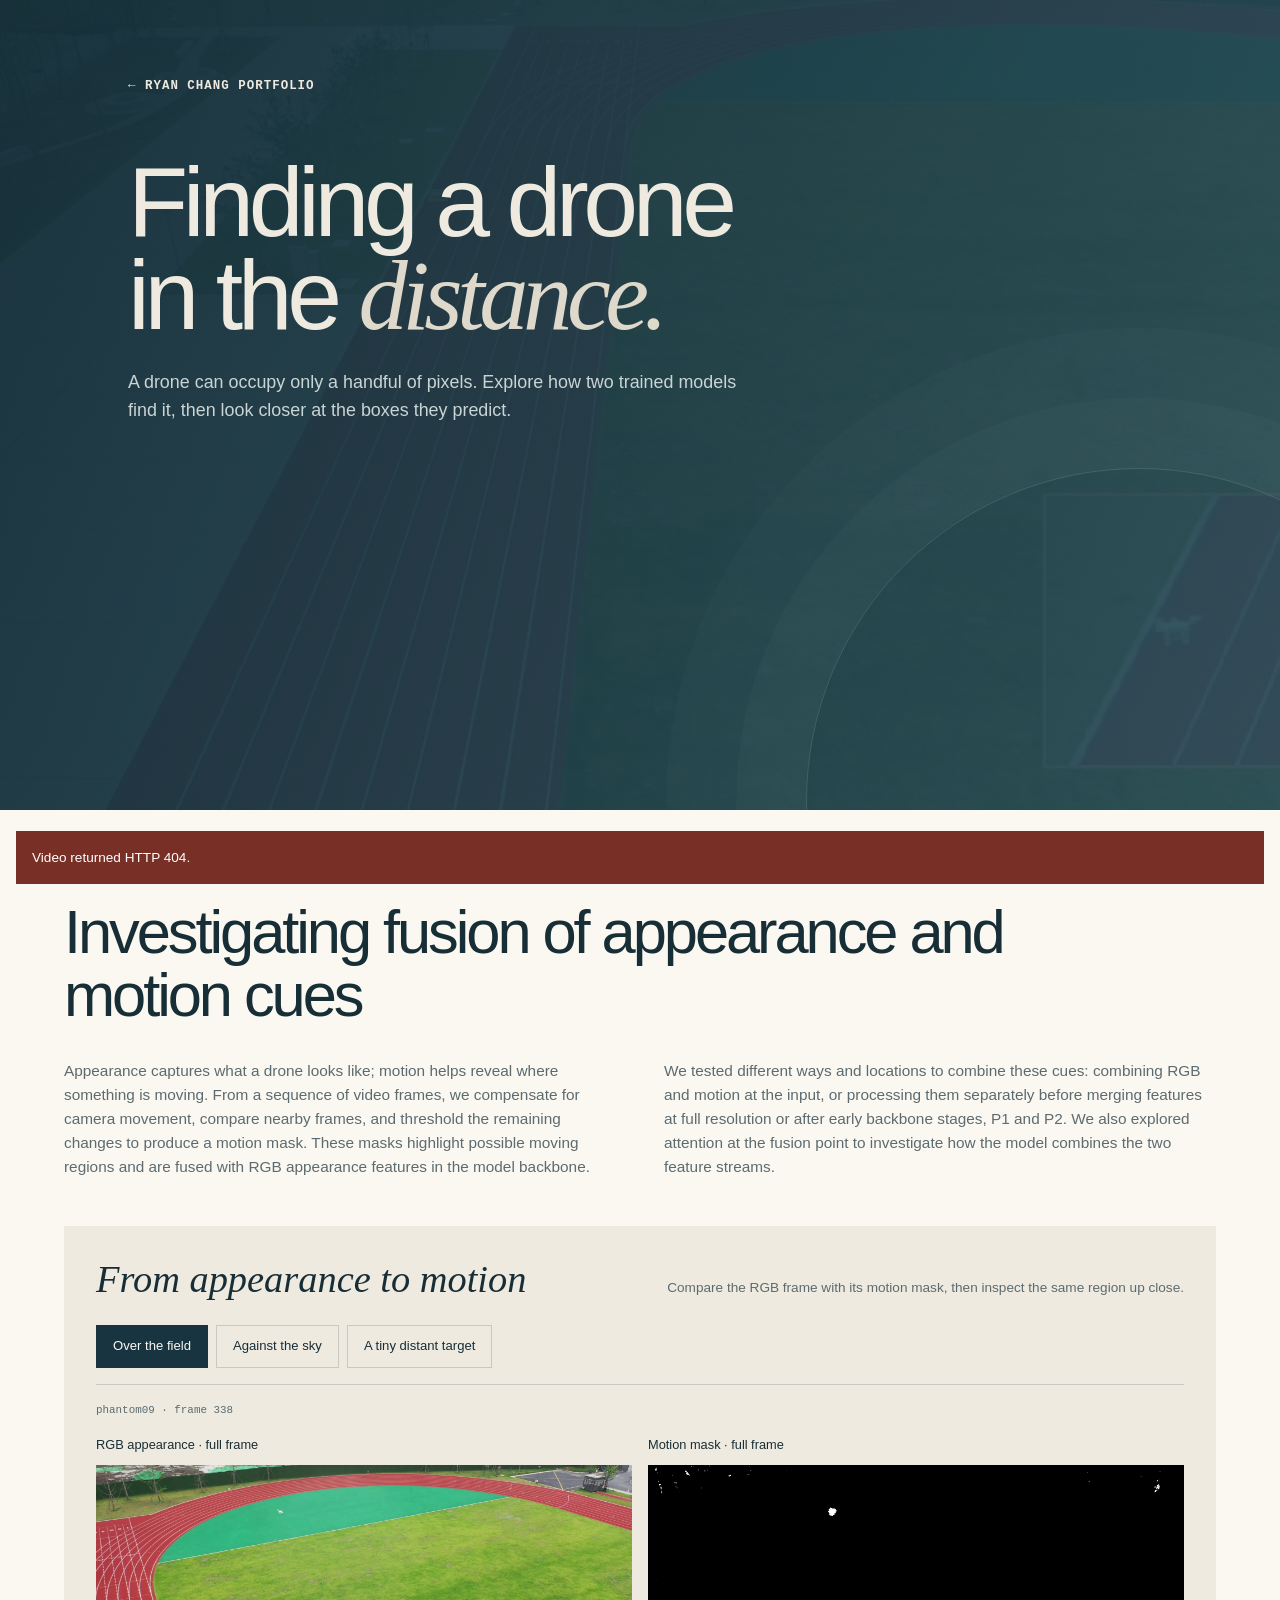
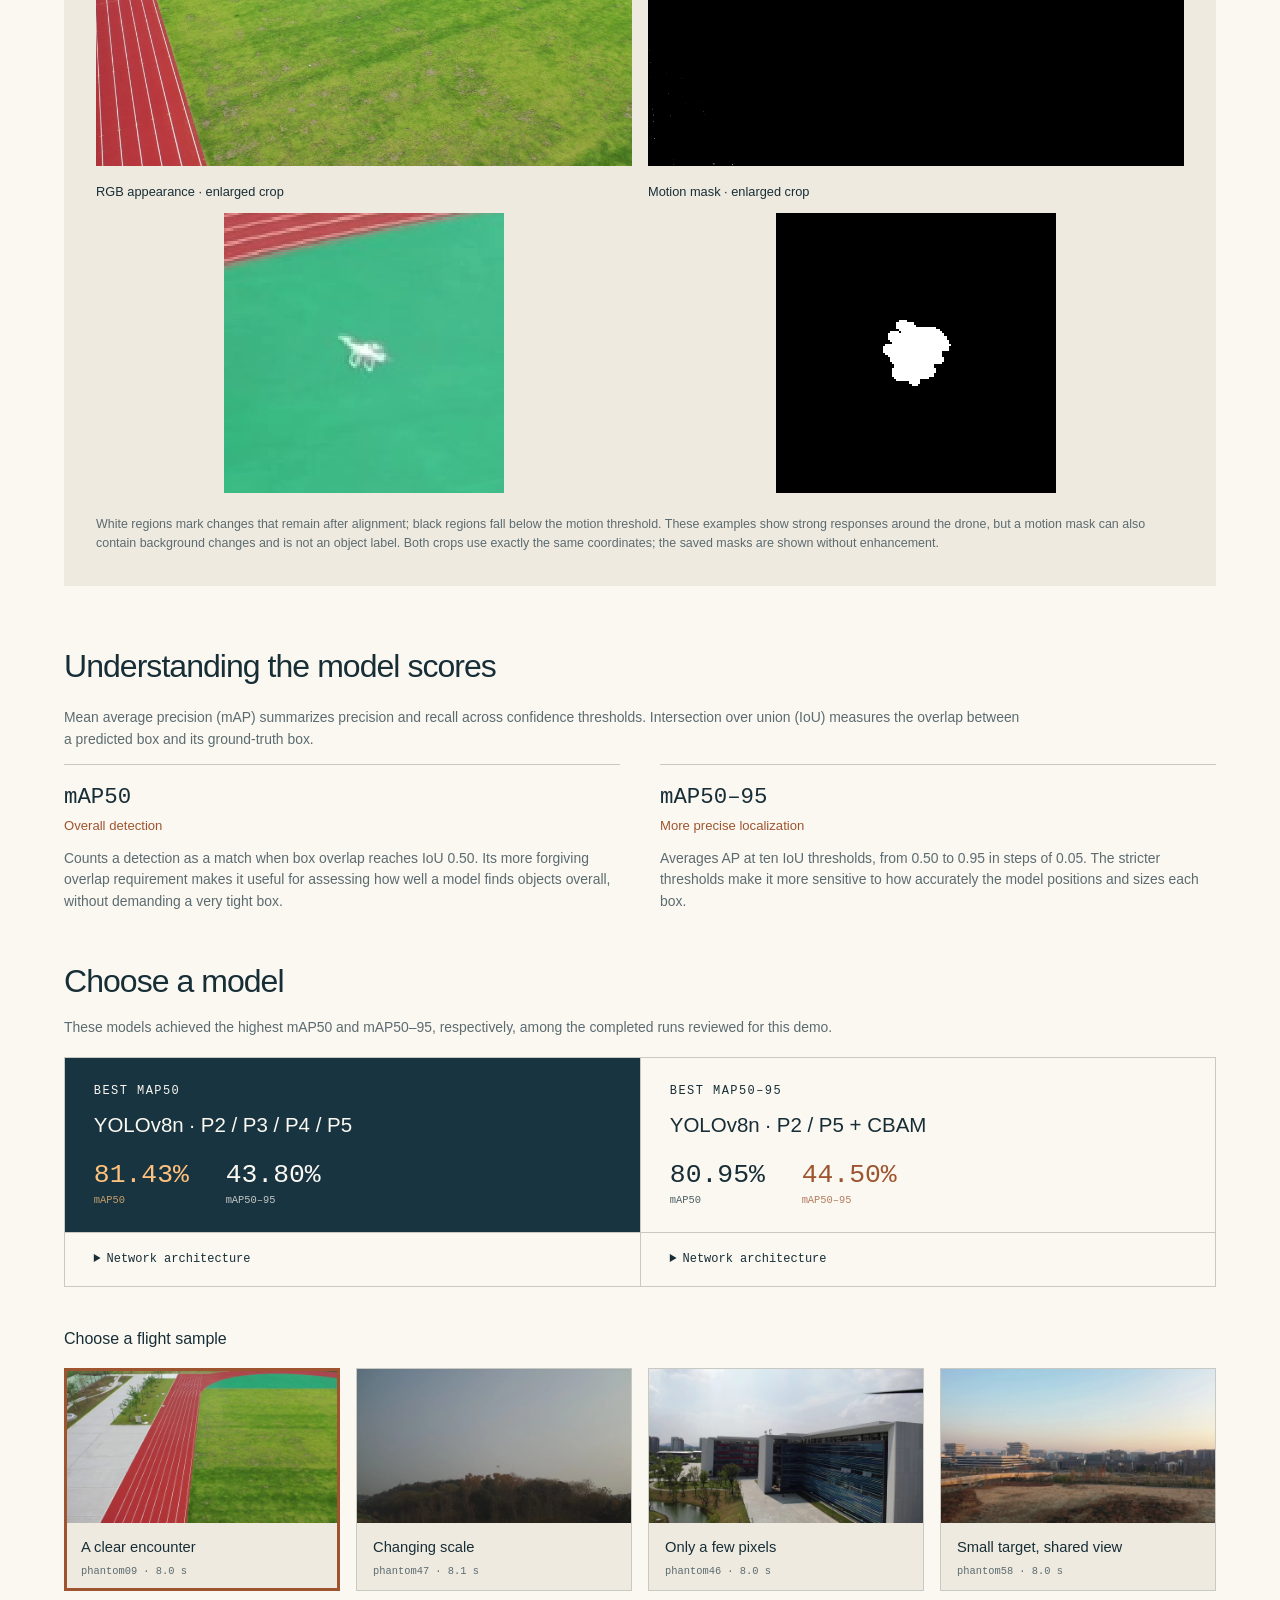
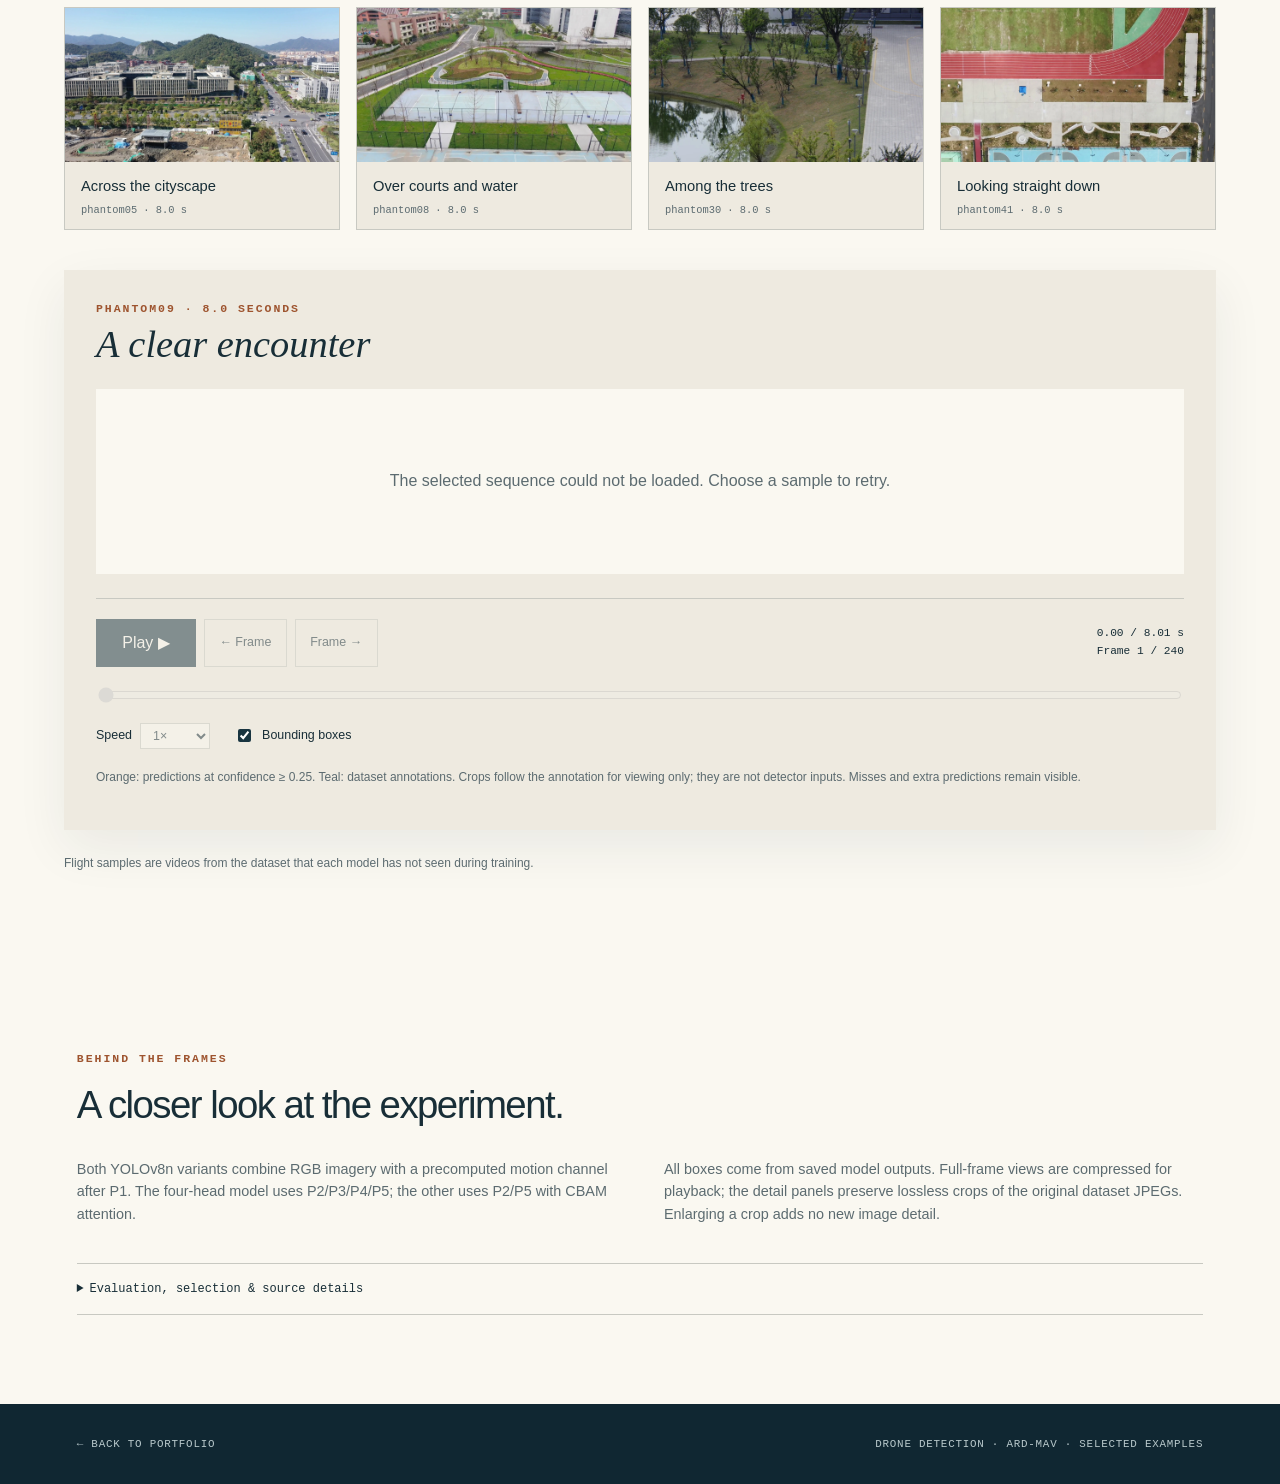
==== commit efcd4c0e: "demo updates" ====
--- a/Drone Detection demo/index.html
+++ b/Drone Detection demo/index.html
@@ -5,8 +5,8 @@
   <meta name="viewport" content="width=device-width, initial-scale=1">
   <meta name="description" content="Explore tiny-drone detection with two trained RGB-and-motion models, synchronized ground truth, and native-pixel close-ups.">
   <title>Finding a drone in the distance · Ryan Chang</title>
-  <link rel="stylesheet" href="styles.css?v=1f415d48d7c9">
-  <script src="app.js?v=fc56ad295b7f" defer></script>
+  <link rel="stylesheet" href="styles.css?v=96e2e52cd573">
+  <script src="app.js?v=ff71c48b015a" defer></script>
   <script src="motion-gallery.js?v=df68bce986c8" defer></script>
 </head>
 <body>
@@ -36,7 +36,7 @@
           <button type="button" data-motion-example="example-3" aria-pressed="false" aria-controls="motion-example-3">A tiny distant target</button>
         </div>
         <div class="motion-panel" id="motion-example-1" data-motion-panel="example-1">
-          <p class="motion-frame">phantom09 · frame 338 · matching 128 × 128 px crops</p>
+          <p class="motion-frame">phantom09 · frame 338</p>
           <div class="motion-pair">
             <div class="motion-column">
               <figure><figcaption>RGB appearance · full frame</figcaption><a href="assets/motion-examples/phantom09_0338/rgb.webp" target="_blank" rel="noopener" aria-label="Open full-resolution rgb appearance example"><img class="motion-full" src="assets/motion-examples/phantom09_0338/rgb.webp" width="1920" height="1080" loading="lazy" alt="RGB appearance for phantom09, frame 338"></a></figure>
@@ -49,7 +49,7 @@
           </div>
         </div>
         <div class="motion-panel" id="motion-example-2" data-motion-panel="example-2" hidden>
-          <p class="motion-frame">phantom47 · frame 2090 · matching 128 × 128 px crops</p>
+          <p class="motion-frame">phantom47 · frame 2090</p>
           <div class="motion-pair">
             <div class="motion-column">
               <figure><figcaption>RGB appearance · full frame</figcaption><a href="assets/motion-examples/phantom47_2090/rgb.webp" target="_blank" rel="noopener" aria-label="Open full-resolution rgb appearance example"><img class="motion-full" src="assets/motion-examples/phantom47_2090/rgb.webp" width="1920" height="1080" loading="lazy" alt="RGB appearance for phantom47, frame 2090"></a></figure>
@@ -62,7 +62,7 @@
           </div>
         </div>
         <div class="motion-panel" id="motion-example-3" data-motion-panel="example-3" hidden>
-          <p class="motion-frame">phantom46 · frame 1696 · matching 128 × 128 px crops</p>
+          <p class="motion-frame">phantom46 · frame 1696</p>
           <div class="motion-pair">
             <div class="motion-column">
               <figure><figcaption>RGB appearance · full frame</figcaption><a href="assets/motion-examples/phantom46_1696/rgb.webp" target="_blank" rel="noopener" aria-label="Open full-resolution rgb appearance example"><img class="motion-full" src="assets/motion-examples/phantom46_1696/rgb.webp" width="1920" height="1080" loading="lazy" alt="RGB appearance for phantom46, frame 1696"></a></figure>
@@ -75,7 +75,6 @@
           </div>
         </div>
         <p class="motion-explanation">White regions mark changes that remain after alignment; black regions fall below the motion threshold. These examples show strong responses around the drone, but a motion mask can also contain background changes and is not an object label. Both crops use exactly the same coordinates; the saved masks are shown without enhancement.</p>
-        <details class="motion-details"><summary>How these motion masks are generated</summary><div class="details-body"><p>For a reference frame at time t, frames t−2 and t+2 are aligned to it to reduce camera-induced motion. The pipeline applies 7 × 7 Gaussian smoothing and grayscale conversion, averages valid absolute differences, and marks values greater than 5 as foreground. These are the existing binary masks used by the demo models, not masks recomputed for this page.</p><p><a href="motion-examples.json">Example frame IDs, crop coordinates and source hashes</a></p></div></details>
       </section>
       <section class="metric-intro" aria-labelledby="metric-heading">
         <h3 id="metric-heading">Understanding the model scores</h3>
@@ -84,8 +83,8 @@
           <article><h4>mAP50 <span>Overall detection</span></h4><p>Counts a detection as a match when box overlap reaches IoU 0.50. Its more forgiving overlap requirement makes it useful for assessing how well a model finds objects overall, without demanding a very tight box.</p></article>
           <article><h4>mAP50–95 <span>More precise localization</span></h4><p>Averages AP at ten IoU thresholds, from 0.50 to 0.95 in steps of 0.05. The stricter thresholds make it more sensitive to how accurately the model positions and sizes each box.</p></article>
         </div>
-        <p class="metric-footnote">Both scores account for missed objects and false detections; mAP50–95 is not a localization-only metric. Each model below displays both scores.</p>
       </section>
+      <div class="model-heading"><h3>Choose a model</h3><p>These models achieved the highest mAP50 and mAP50–95, respectively, among the completed runs reviewed for this demo.</p></div>
       <div class="model-tabs" id="model-tabs" role="group" aria-label="Choose a detection model"></div>
       <div class="sample-heading"><h3>Choose a flight sample</h3></div>
       <div class="sample-strip" id="clip-tabs" role="group" aria-label="Choose a flight sample"></div>
@@ -94,18 +93,16 @@
         <div class="loading" id="loading" role="status">Loading the selected sequence…</div>
         <div class="comparison" id="comparison" hidden>
           <article class="view-column">
-            <div class="panel-heading"><span class="legend-dot prediction-dot"></span><h4>Model predictions</h4><span id="prediction-count"></span></div>
+            <div class="panel-heading"><span class="legend-dot prediction-dot"></span><h4>Model predictions</h4></div>
             <div class="overview-stage">
               <video id="source-video" muted playsinline preload="auto" tabindex="-1" aria-hidden="true"></video>
               <canvas id="prediction-view" width="1280" height="720" role="img" aria-label="Current video frame with predicted drone boxes"></canvas>
             </div>
-            <div class="detail-heading"><span>Native-pixel detail</span><span>128 × 128 px crop</span></div>
             <canvas class="detail-view" id="prediction-detail" width="512" height="512" role="img" aria-label="Enlarged original drone crop with model predictions"></canvas>
           </article>
           <article class="view-column">
-            <div class="panel-heading"><span class="legend-dot truth-dot"></span><h4>Ground-truth annotations</h4><span id="truth-count"></span></div>
+            <div class="panel-heading"><span class="legend-dot truth-dot"></span><h4>Ground-truth annotations</h4></div>
             <div class="overview-stage"><canvas id="truth-view" width="1280" height="720" role="img" aria-label="Same video frame with ground-truth boxes"></canvas></div>
-            <div class="detail-heading"><span>Same frame, same crop</span><span id="target-size"></span></div>
             <canvas class="detail-view" id="truth-detail" width="512" height="512" role="img" aria-label="Identical enlarged original drone crop with ground-truth annotations"></canvas>
           </article>
         </div>
--- a/Drone Detection demo/styles.css
+++ b/Drone Detection demo/styles.css
@@ -12,3 +12,8 @@
 .research-intro{margin-bottom:3rem}.research-intro h2{max-width:1060px;margin:0 0 2rem;font-size:clamp(2.6rem,4.8vw,4.8rem);font-weight:400;line-height:1.04;letter-spacing:-.05em}.research-copy{display:grid;grid-template-columns:1fr 1fr;gap:3rem;color:var(--muted);font-size:.96rem}.research-copy p{margin-bottom:0}.motion-gallery{padding:clamp(1rem,2.5vw,2rem);background:var(--cream);margin:0 0 3.5rem}.motion-heading{display:flex;align-items:baseline;justify-content:space-between;gap:2rem;margin-bottom:1.5rem}.motion-heading h3{margin:0;font:italic 400 clamp(1.8rem,3vw,2.5rem)/1.1 Georgia,serif}.motion-heading p{margin:0;max-width:530px;color:var(--muted);font-size:.85rem}.motion-choices{display:flex;gap:.5rem;flex-wrap:wrap;border-bottom:1px solid var(--line);padding-bottom:1rem}.motion-choices button{padding:.65rem 1rem;border:1px solid var(--line);background:transparent;color:var(--ink);font-size:.82rem}.motion-choices button[aria-pressed=true]{background:var(--navy);border-color:var(--navy);color:var(--paper)}.motion-choices button:hover:not([aria-pressed=true]){background:var(--paper)}.motion-frame{margin:1.1rem 0 .5rem;font:.68rem/1.5 "Courier New",monospace;color:var(--muted)}.motion-pair{display:grid;grid-template-columns:1fr 1fr;gap:1rem}.motion-column{min-width:0}.motion-column figure{margin:0}.motion-column figcaption{font-size:.8rem;margin:.5rem 0 .65rem}.motion-column img{display:block;width:100%;height:auto}.motion-column a{display:block}.motion-full{aspect-ratio:16/9;object-fit:contain;background:#000}.motion-column .motion-detail{margin-top:1rem}.motion-detail img{width:min(100%,280px);margin:0 auto;aspect-ratio:1;image-rendering:pixelated;background:#000}.motion-explanation{font-size:.78rem;color:var(--muted);margin:1.4rem 0 0}.motion-details{margin-top:1rem}.motion-details summary{padding:.9rem 0}.motion-details .details-body{padding-bottom:.5rem}.metric-intro{margin:0 0 1.7rem}.metric-intro h3{font-size:clamp(1.5rem,2.5vw,2rem);font-weight:400;letter-spacing:-.03em;margin-bottom:1rem}.metric-definition{font-size:.87rem;color:var(--muted);max-width:960px}.metric-pair{display:grid;grid-template-columns:1fr 1fr;gap:2.5rem}.metric-pair article{border-top:1px solid var(--line);padding-top:1.2rem}.metric-pair h4{font:500 1.4rem "Courier New",monospace;margin-bottom:.9rem}.metric-pair h4 span{display:block;margin-top:.5rem;font:400 .82rem Inter,Arial,sans-serif;color:var(--copper)}.metric-pair p{font-size:.87rem;color:var(--muted);margin-bottom:.8rem}.metric-footnote{font-size:.75rem;color:var(--muted);margin:.7rem 0 0}.model-tabs{margin-bottom:2.5rem}
 @media(max-width:900px){.research-copy{gap:1.5rem}.motion-heading{display:block}.motion-heading p{margin-top:1rem}.research-intro h2{font-size:clamp(2.4rem,5.5vw,4rem)}}
 @media(max-width:600px){.research-copy,.metric-pair{grid-template-columns:1fr;gap:1rem}.research-copy{font-size:.9rem}.research-intro{margin-bottom:2rem}.motion-gallery{padding:.75rem}.motion-choices{gap:.4rem}.motion-choices button{padding:.6rem .65rem;font-size:.72rem}.motion-pair{gap:.6rem}.motion-column figcaption{font-size:.7rem;min-height:3.1em}.motion-frame{font-size:.6rem}.motion-explanation{font-size:.74rem}.metric-pair{gap:.5rem}.metric-pair h4{font-size:1.2rem}}
+
+/* Model choices and their independent architecture disclosures. */
+.model-heading{margin:2rem 0 1.2rem}.model-heading h3{font-size:clamp(1.5rem,2.5vw,2rem);font-weight:400;letter-spacing:-.03em;margin-bottom:.6rem}.model-heading p{max-width:850px;font-size:.87rem;color:var(--muted);margin:0}.model-panel{min-width:0}.model-panel+.model-panel{border-left:1px solid var(--line)}.model-panel .model-tab{width:100%}.model-architecture{margin:0;padding:0 1.8rem;border-bottom:0}.model-architecture summary{line-height:1.5}.model-architecture .details-body{padding:0 0 .7rem}.model-architecture p:last-child{margin-bottom:0}.detail-view{margin-top:1rem}
+@media(max-width:900px){.model-architecture{padding:0 1.3rem}}
+@media(max-width:600px){.model-panel+.model-panel{border-left:0;border-top:1px solid var(--line)}.model-architecture{padding:0 1rem}}
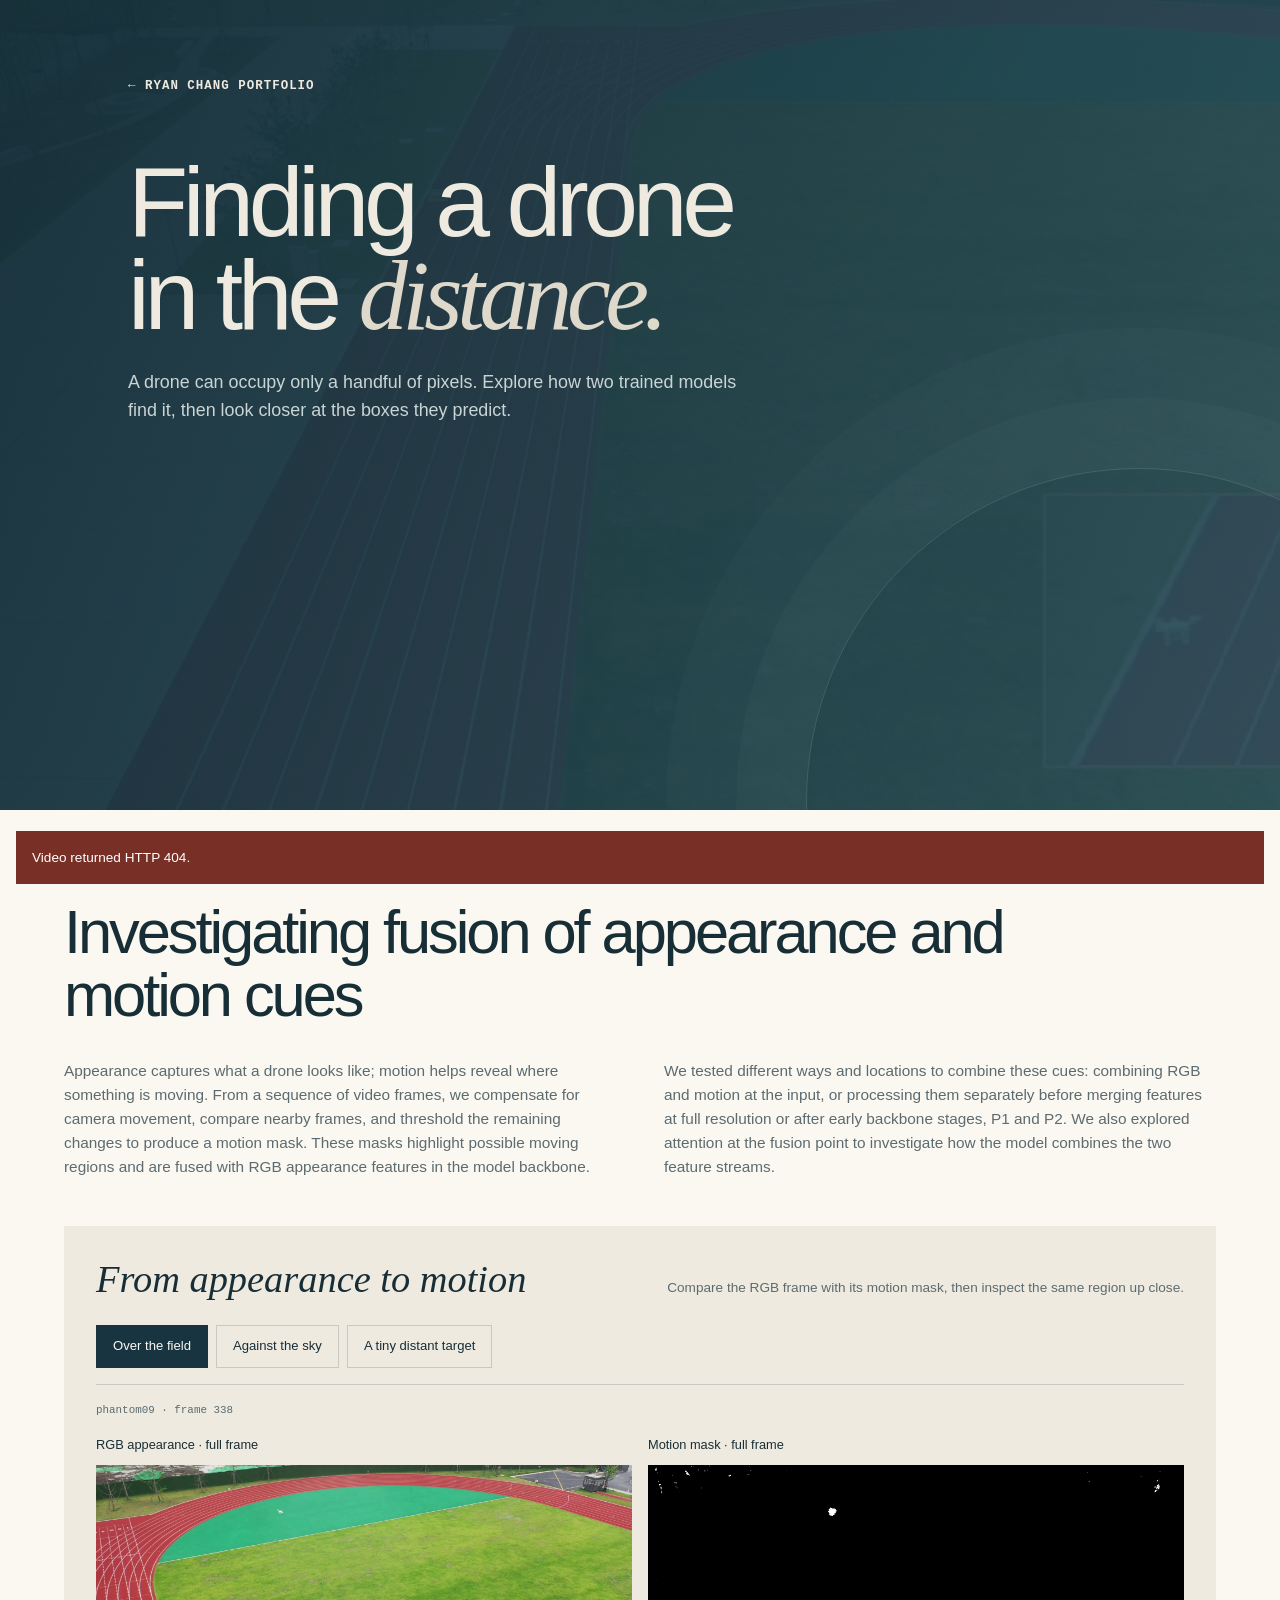
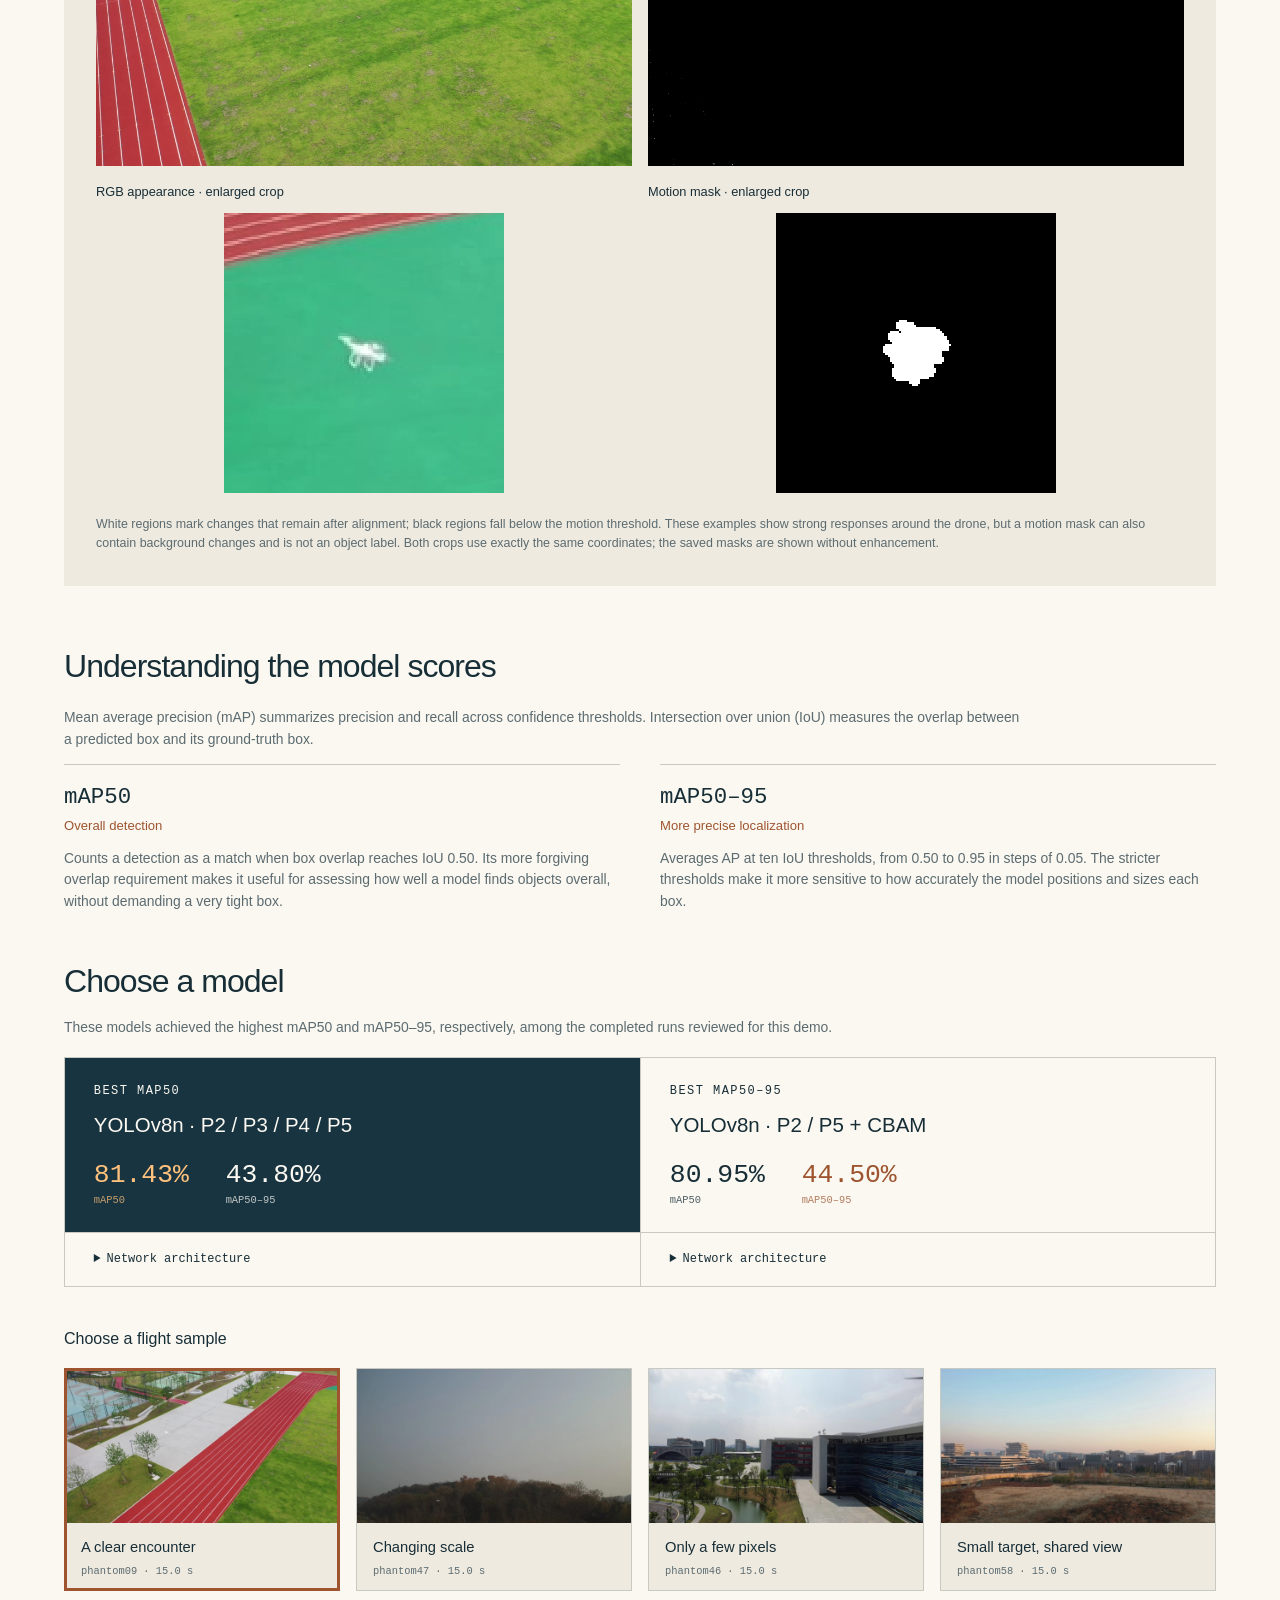
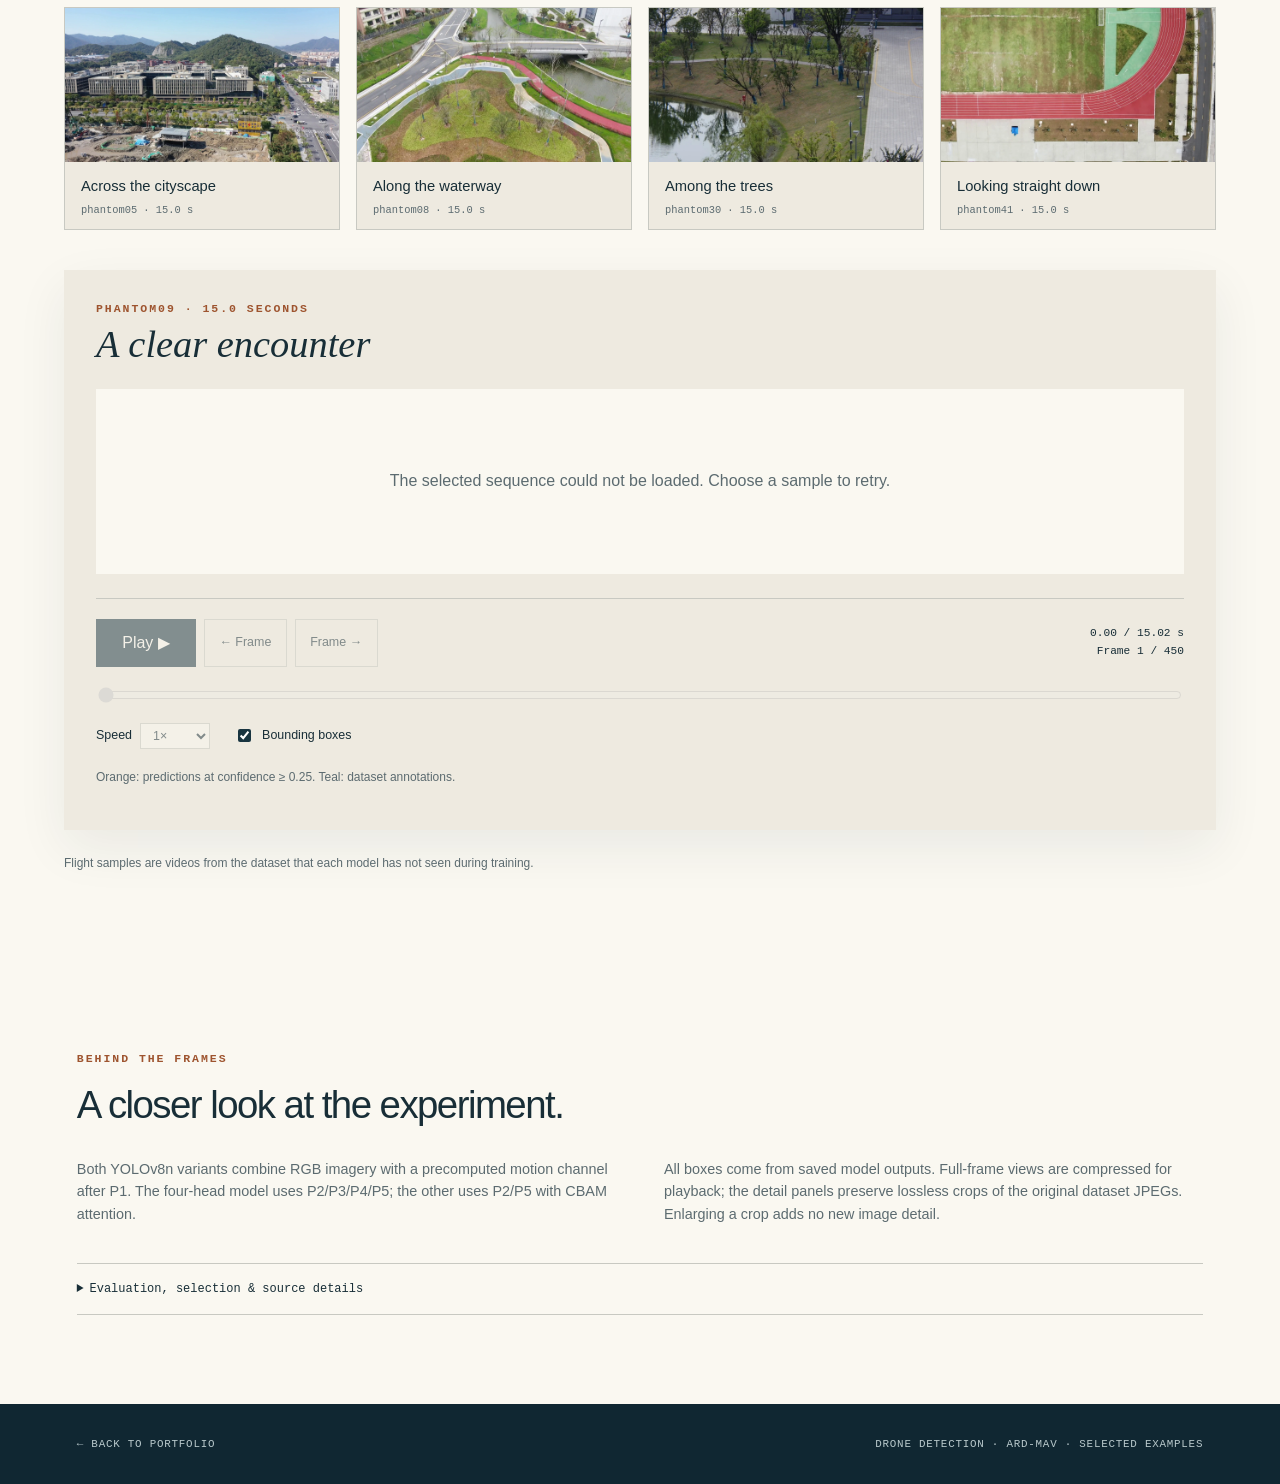
==== commit f7f79e0b: "demo updates" ====
--- a/Drone Detection demo/index.html
+++ b/Drone Detection demo/index.html
@@ -5,8 +5,8 @@
   <meta name="viewport" content="width=device-width, initial-scale=1">
   <meta name="description" content="Explore tiny-drone detection with two trained RGB-and-motion models, synchronized ground truth, and native-pixel close-ups.">
   <title>Finding a drone in the distance · Ryan Chang</title>
-  <link rel="stylesheet" href="styles.css?v=96e2e52cd573">
-  <script src="app.js?v=ff71c48b015a" defer></script>
+  <link rel="stylesheet" href="styles.css?v=4f59bbddfc72">
+  <script src="app.js?v=2b6f35877162" defer></script>
   <script src="motion-gallery.js?v=df68bce986c8" defer></script>
 </head>
 <body>
@@ -98,13 +98,16 @@
               <video id="source-video" muted playsinline preload="auto" tabindex="-1" aria-hidden="true"></video>
               <canvas id="prediction-view" width="1280" height="720" role="img" aria-label="Current video frame with predicted drone boxes"></canvas>
             </div>
-            <canvas class="detail-view" id="prediction-detail" width="512" height="512" role="img" aria-label="Enlarged original drone crop with model predictions"></canvas>
           </article>
           <article class="view-column">
             <div class="panel-heading"><span class="legend-dot truth-dot"></span><h4>Ground-truth annotations</h4></div>
             <div class="overview-stage"><canvas id="truth-view" width="1280" height="720" role="img" aria-label="Same video frame with ground-truth boxes"></canvas></div>
+          </article>
+          <div class="crop-comparison">
+            <canvas class="detail-view" id="prediction-detail" width="512" height="512" role="img" aria-label="Enlarged original drone crop with model predictions"></canvas>
+            <p class="target-size" id="target-size" aria-label="Ground-truth target dimensions in original image pixels"></p>
             <canvas class="detail-view" id="truth-detail" width="512" height="512" role="img" aria-label="Identical enlarged original drone crop with ground-truth annotations"></canvas>
-          </article>
+          </div>
         </div>
         <div class="transport" id="transport">
           <div class="playback-buttons">
@@ -117,7 +120,7 @@
           <input id="timeline" type="range" min="0" max="239" value="0" step="1" disabled aria-label="Playback frame">
           <div class="options"><label>Speed <select id="speed" disabled><option value="0.25">0.25×</option><option value="0.5">0.5×</option><option value="1" selected>1×</option></select></label><label><input id="boxes" type="checkbox" checked> Bounding boxes</label></div>
         </div>
-        <p class="view-note">Orange: predictions at confidence ≥ 0.25. Teal: dataset annotations. Crops follow the annotation for viewing only; they are not detector inputs. Misses and extra predictions remain visible.</p>
+        <p class="view-note">Orange: predictions at confidence ≥ 0.25. Teal: dataset annotations.</p>
         <p class="frame-status" id="frame-status" role="status" aria-live="off"></p>
       </div>
       <p class="sample-disclosure">Flight samples are videos from the dataset that each model has not seen during training.</p>
@@ -125,7 +128,7 @@
     <section class="provenance" aria-labelledby="provenance-heading">
       <p class="eyebrow">Behind the frames</p><h2 id="provenance-heading">A closer look at the experiment.</h2>
       <div class="provenance-grid"><p>Both YOLOv8n variants combine RGB imagery with a precomputed motion channel after P1. The four-head model uses P2/P3/P4/P5; the other uses P2/P5 with CBAM attention.</p><p>All boxes come from saved model outputs. Full-frame views are compressed for playback; the detail panels preserve lossless crops of the original dataset JPEGs. Enlarging a crop adds no new image detail.</p></div>
-      <details><summary>Evaluation, selection &amp; source details</summary><div class="details-body"><p>“Best” describes these observed checkpoint scores, not a proven advantage across repeated training runs. The two models differ in both detection heads and attention, so this demo does not isolate the effect of either change.</p><p>ARD-MAV, one drone class. Evaluation: FP32, input size 960, NMS IoU 0.50, maximum 300 detections per image. Aggregate AP uses a confidence floor of 0.001; the visual overlays use the fixed 0.25 threshold. AP and mAP are identical for this one-class task.</p><p>The evaluation contains 28,100 drone-present frames from 15 videos. It does not measure false alarms on drone-absent videos. Checkpoints were selected during training using validation mAP50–95; demo model choices use previously examined test scores. Newer pending experiments are not included.</p><p>Each example contains 240 consecutive frames present in both prediction exports. Windows favor successful detection by both models; the tiny-target sample also favors annotations below 8 native pixels in √(width × height). No predictions are interpolated or rerun on the crops.</p><p>Dataset attribution: ARD-MAV, introduced with <cite>Global-Local MAV Detection under Challenging Conditions based on Appearance and Motion</cite>. See the <a href="https://github.com/WindyLab/Global-Local-MAV-Detection" target="_blank" rel="noreferrer">dataset source</a>.</p><p><a href="demo-data.json">Frame annotations &amp; model provenance</a> · <a href="build-report.json">Asset verification record</a></p></div></details>
+      <details><summary>Evaluation, selection &amp; source details</summary><div class="details-body"><p>“Best” describes these observed checkpoint scores, not a proven advantage across repeated training runs. The two models differ in both detection heads and attention, so this demo does not isolate the effect of either change.</p><p>ARD-MAV, one drone class. Evaluation: FP32, input size 960, NMS IoU 0.50, maximum 300 detections per image. Aggregate AP uses a confidence floor of 0.001; the visual overlays use the fixed 0.25 threshold. AP and mAP are identical for this one-class task.</p><p>The evaluation contains 28,100 drone-present frames from 15 videos. It does not measure false alarms on drone-absent videos. Checkpoints were selected during training using validation mAP50–95; demo model choices use previously examined test scores. Newer pending experiments are not included.</p><p>Each example contains approximately 15 seconds of consecutive frames present in both prediction exports. The original selected windows have been extended with neighboring frames where coverage permits. One sample uses a nearby uninterrupted segment of the same video because its original window cannot be extended across gaps in the saved evaluated frames. No predictions are interpolated or rerun on the crops.</p><p>Dataset attribution: ARD-MAV, introduced with <cite>Global-Local MAV Detection under Challenging Conditions based on Appearance and Motion</cite>. See the <a href="https://github.com/WindyLab/Global-Local-MAV-Detection" target="_blank" rel="noreferrer">dataset source</a>.</p><p><a href="demo-data.json">Frame annotations &amp; model provenance</a> · <a href="build-report.json">Asset verification record</a></p></div></details>
     </section>
   </main>
   <footer><a href="../index.html">← Back to portfolio</a><span>Drone detection · ARD-MAV · Selected examples</span></footer>
--- a/Drone Detection demo/styles.css
+++ b/Drone Detection demo/styles.css
@@ -17,3 +17,7 @@
 .model-heading{margin:2rem 0 1.2rem}.model-heading h3{font-size:clamp(1.5rem,2.5vw,2rem);font-weight:400;letter-spacing:-.03em;margin-bottom:.6rem}.model-heading p{max-width:850px;font-size:.87rem;color:var(--muted);margin:0}.model-panel{min-width:0}.model-panel+.model-panel{border-left:1px solid var(--line)}.model-panel .model-tab{width:100%}.model-architecture{margin:0;padding:0 1.8rem;border-bottom:0}.model-architecture summary{line-height:1.5}.model-architecture .details-body{padding:0 0 .7rem}.model-architecture p:last-child{margin-bottom:0}.detail-view{margin-top:1rem}
 @media(max-width:900px){.model-architecture{padding:0 1.3rem}}
 @media(max-width:600px){.model-panel+.model-panel{border-left:0;border-top:1px solid var(--line)}.model-architecture{padding:0 1rem}}
+
+/* Shared target dimensions sit between the synchronized crops. */
+.crop-comparison{grid-column:1/-1;display:grid;grid-template-columns:minmax(0,1fr) 7rem minmax(0,1fr);align-items:center;gap:.75rem}.crop-comparison .detail-view{margin:0 auto}.target-size{margin:0;text-align:center;font:.72rem/1.6 "Courier New",monospace;color:var(--muted);text-wrap:balance}
+@media(max-width:600px){.crop-comparison{grid-template-columns:minmax(0,1fr) 4.5rem minmax(0,1fr);gap:.35rem}.target-size{font-size:.62rem}}
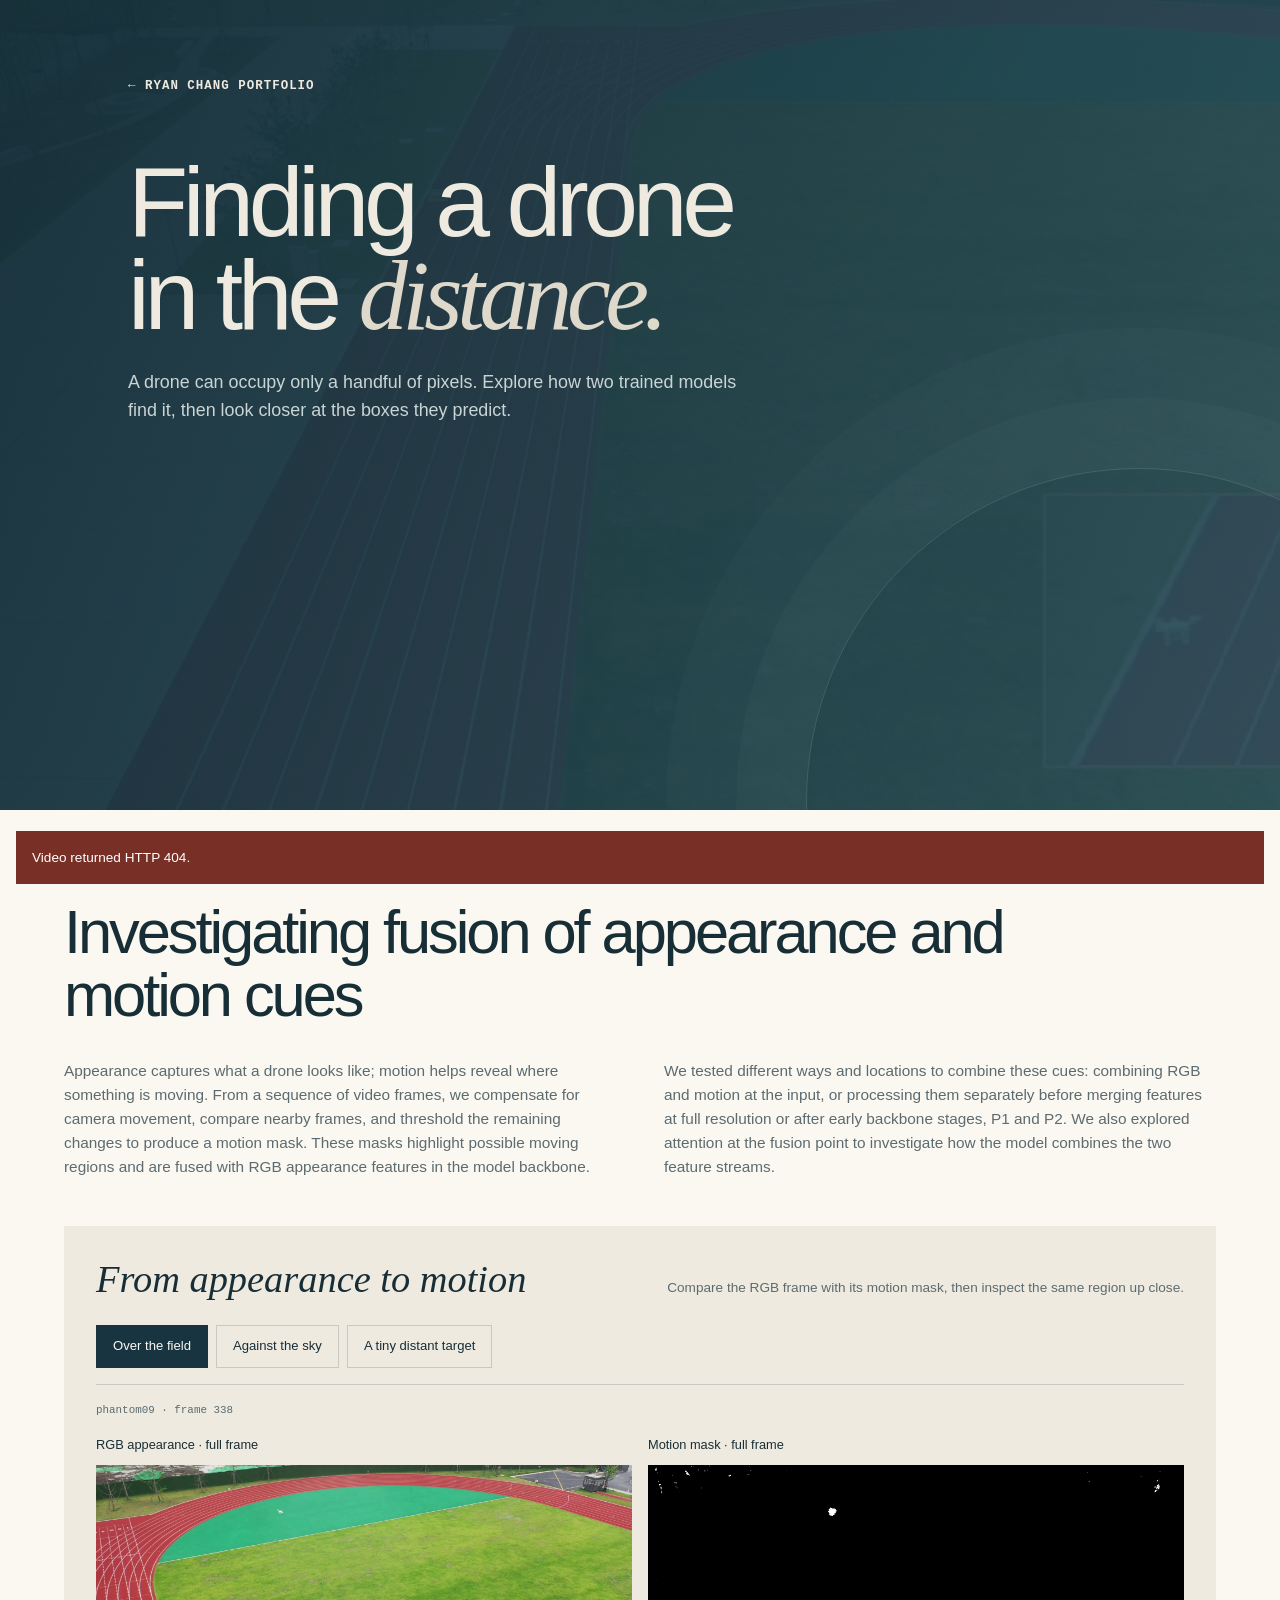
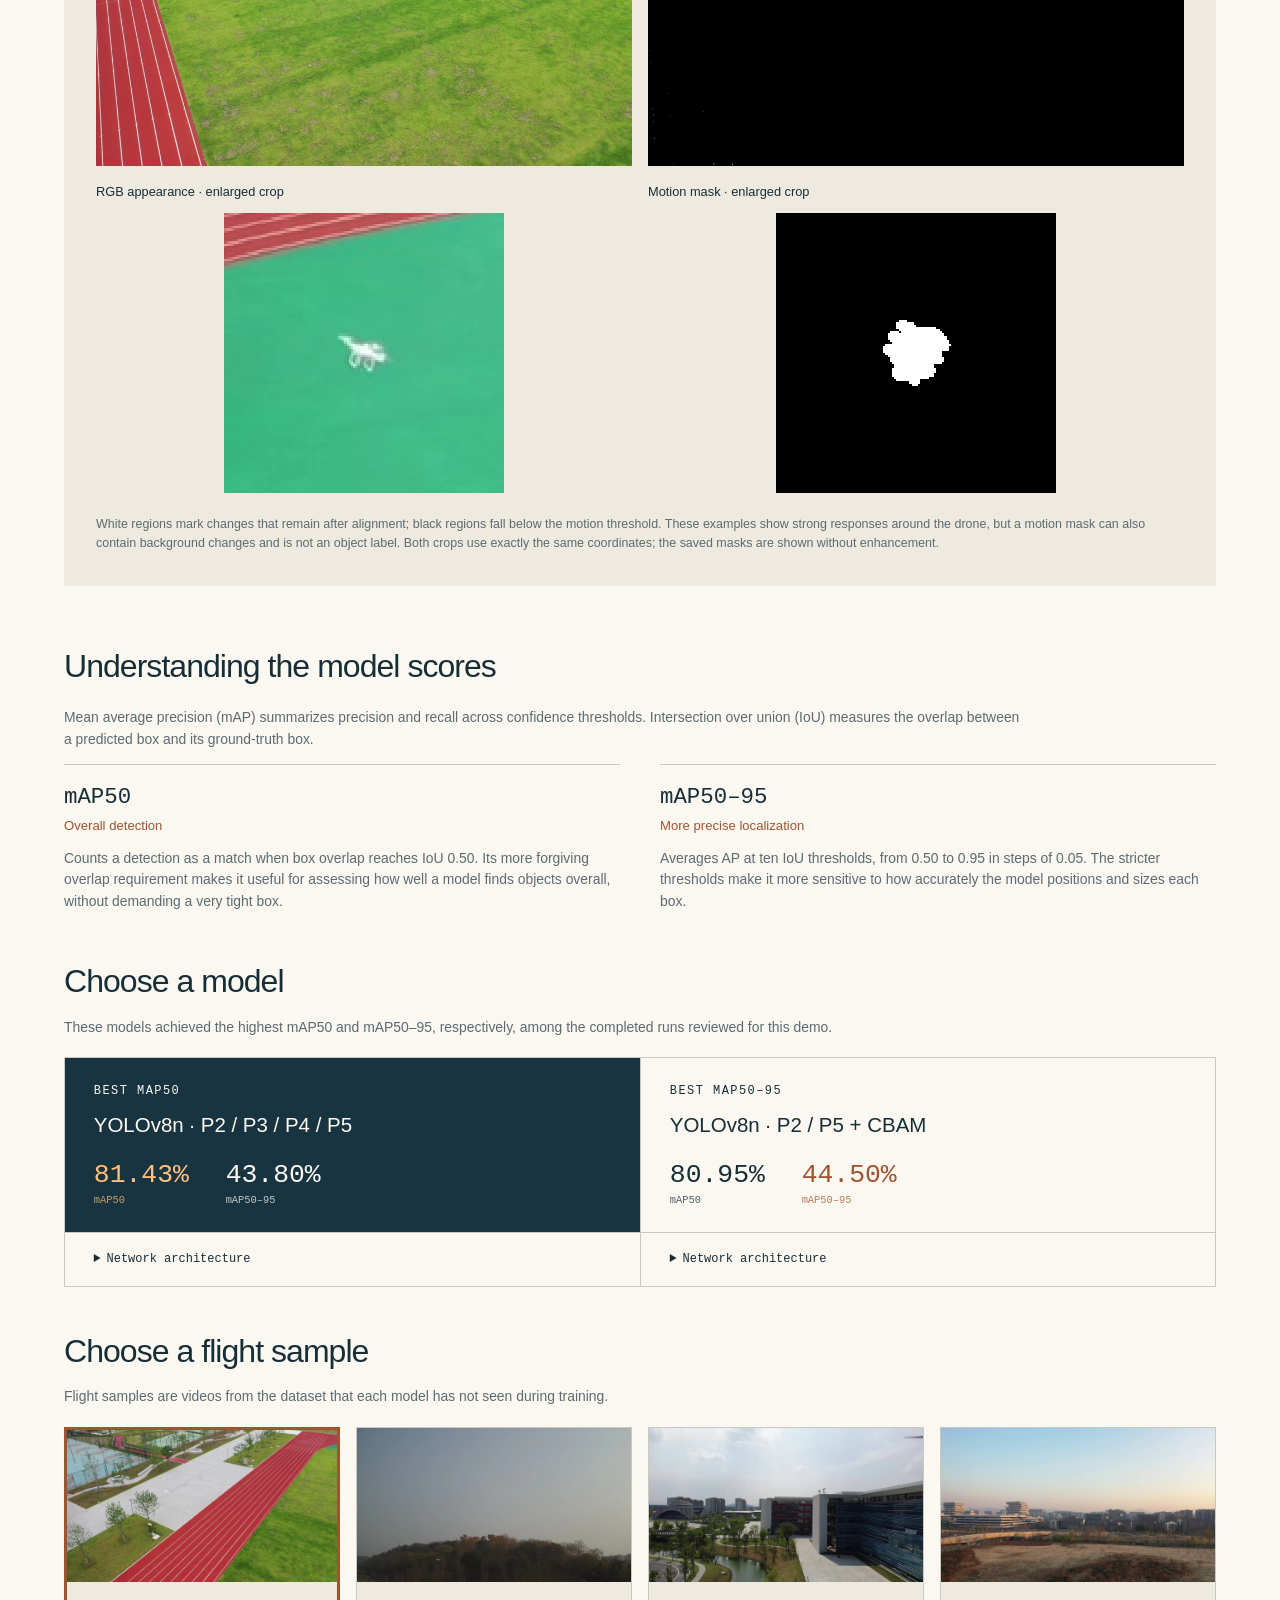
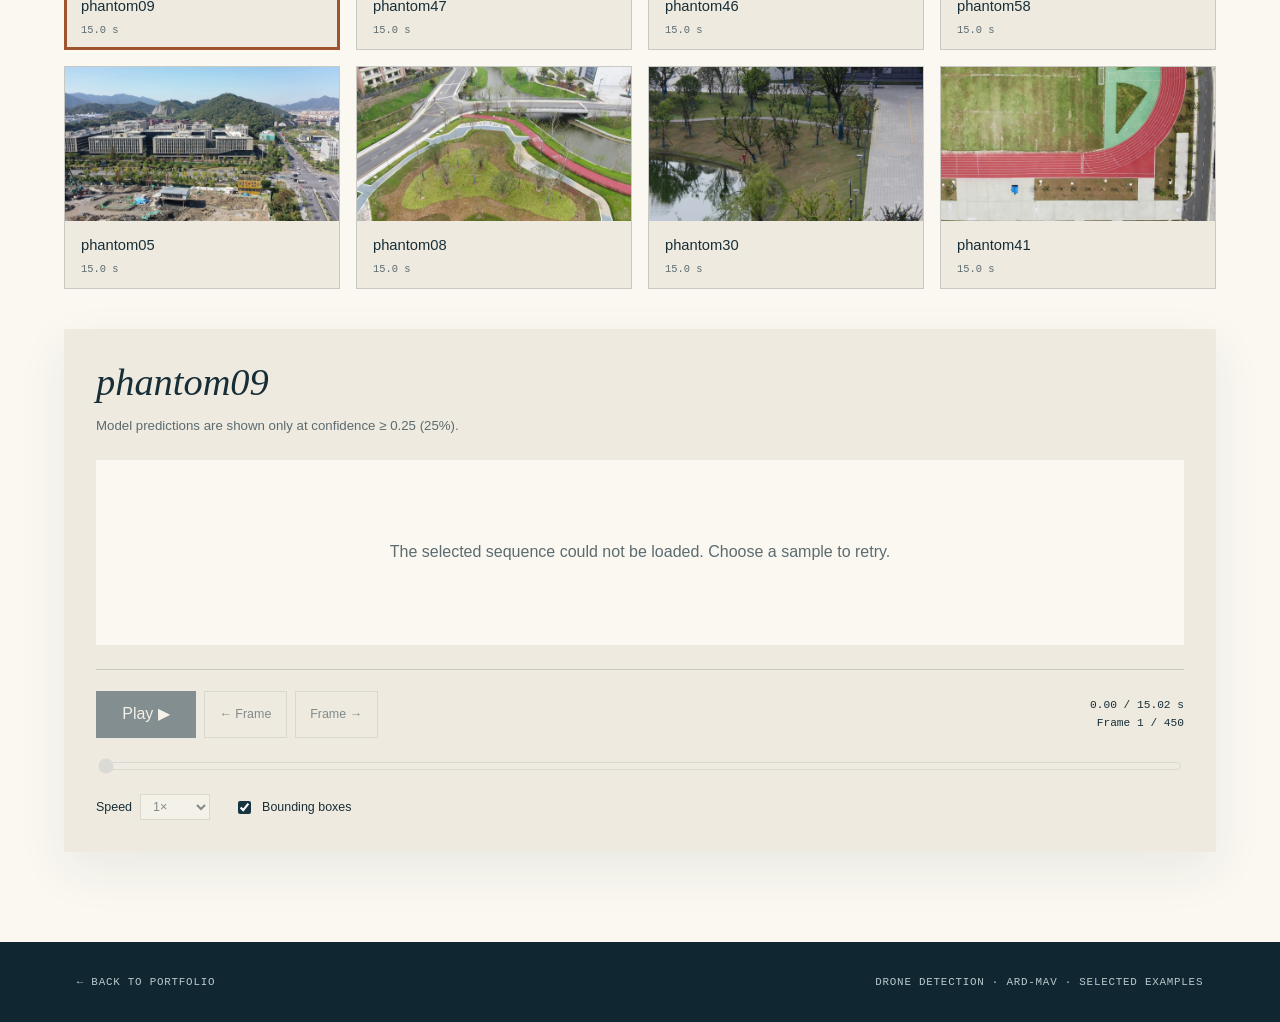
==== commit f17a7971: "drone demo updates" ====
--- a/Drone Detection demo/index.html
+++ b/Drone Detection demo/index.html
@@ -5,8 +5,8 @@
   <meta name="viewport" content="width=device-width, initial-scale=1">
   <meta name="description" content="Explore tiny-drone detection with two trained RGB-and-motion models, synchronized ground truth, and native-pixel close-ups.">
   <title>Finding a drone in the distance · Ryan Chang</title>
-  <link rel="stylesheet" href="styles.css?v=4f59bbddfc72">
-  <script src="app.js?v=2b6f35877162" defer></script>
+  <link rel="stylesheet" href="styles.css?v=a0dbe6c8ceb4">
+  <script src="app.js?v=e22bfa8090ae" defer></script>
   <script src="motion-gallery.js?v=df68bce986c8" defer></script>
 </head>
 <body>
@@ -86,21 +86,21 @@
       </section>
       <div class="model-heading"><h3>Choose a model</h3><p>These models achieved the highest mAP50 and mAP50–95, respectively, among the completed runs reviewed for this demo.</p></div>
       <div class="model-tabs" id="model-tabs" role="group" aria-label="Choose a detection model"></div>
-      <div class="sample-heading"><h3>Choose a flight sample</h3></div>
+      <div class="sample-heading"><h3>Choose a flight sample</h3><p>Flight samples are videos from the dataset that each model has not seen during training.</p></div>
       <div class="sample-strip" id="clip-tabs" role="group" aria-label="Choose a flight sample"></div>
       <div class="viewer" id="viewer" aria-busy="true">
-        <div class="viewer-heading"><div><p class="eyebrow" id="clip-id">Loading flight samples</p><h3 id="clip-title">Preparing the comparison…</h3></div><p id="clip-description"></p></div>
+        <div class="viewer-heading"><h3 id="clip-title">Preparing the comparison…</h3><p class="confidence-note">Model predictions are shown only at confidence ≥ 0.25 (25%).</p></div>
         <div class="loading" id="loading" role="status">Loading the selected sequence…</div>
         <div class="comparison" id="comparison" hidden>
           <article class="view-column">
-            <div class="panel-heading"><span class="legend-dot prediction-dot"></span><h4>Model predictions</h4></div>
+            <div class="panel-heading"><span class="legend-dot prediction-dot"></span><h4>Model Predictions (with confidence %)</h4></div>
             <div class="overview-stage">
               <video id="source-video" muted playsinline preload="auto" tabindex="-1" aria-hidden="true"></video>
               <canvas id="prediction-view" width="1280" height="720" role="img" aria-label="Current video frame with predicted drone boxes"></canvas>
             </div>
           </article>
           <article class="view-column">
-            <div class="panel-heading"><span class="legend-dot truth-dot"></span><h4>Ground-truth annotations</h4></div>
+            <div class="panel-heading"><span class="legend-dot truth-dot"></span><h4>Ground-truth (GT) annotations</h4></div>
             <div class="overview-stage"><canvas id="truth-view" width="1280" height="720" role="img" aria-label="Same video frame with ground-truth boxes"></canvas></div>
           </article>
           <div class="crop-comparison">
@@ -120,19 +120,11 @@
           <input id="timeline" type="range" min="0" max="239" value="0" step="1" disabled aria-label="Playback frame">
           <div class="options"><label>Speed <select id="speed" disabled><option value="0.25">0.25×</option><option value="0.5">0.5×</option><option value="1" selected>1×</option></select></label><label><input id="boxes" type="checkbox" checked> Bounding boxes</label></div>
         </div>
-        <p class="view-note">Orange: predictions at confidence ≥ 0.25. Teal: dataset annotations.</p>
-        <p class="frame-status" id="frame-status" role="status" aria-live="off"></p>
       </div>
-      <p class="sample-disclosure">Flight samples are videos from the dataset that each model has not seen during training.</p>
-    </section>
-    <section class="provenance" aria-labelledby="provenance-heading">
-      <p class="eyebrow">Behind the frames</p><h2 id="provenance-heading">A closer look at the experiment.</h2>
-      <div class="provenance-grid"><p>Both YOLOv8n variants combine RGB imagery with a precomputed motion channel after P1. The four-head model uses P2/P3/P4/P5; the other uses P2/P5 with CBAM attention.</p><p>All boxes come from saved model outputs. Full-frame views are compressed for playback; the detail panels preserve lossless crops of the original dataset JPEGs. Enlarging a crop adds no new image detail.</p></div>
-      <details><summary>Evaluation, selection &amp; source details</summary><div class="details-body"><p>“Best” describes these observed checkpoint scores, not a proven advantage across repeated training runs. The two models differ in both detection heads and attention, so this demo does not isolate the effect of either change.</p><p>ARD-MAV, one drone class. Evaluation: FP32, input size 960, NMS IoU 0.50, maximum 300 detections per image. Aggregate AP uses a confidence floor of 0.001; the visual overlays use the fixed 0.25 threshold. AP and mAP are identical for this one-class task.</p><p>The evaluation contains 28,100 drone-present frames from 15 videos. It does not measure false alarms on drone-absent videos. Checkpoints were selected during training using validation mAP50–95; demo model choices use previously examined test scores. Newer pending experiments are not included.</p><p>Each example contains approximately 15 seconds of consecutive frames present in both prediction exports. The original selected windows have been extended with neighboring frames where coverage permits. One sample uses a nearby uninterrupted segment of the same video because its original window cannot be extended across gaps in the saved evaluated frames. No predictions are interpolated or rerun on the crops.</p><p>Dataset attribution: ARD-MAV, introduced with <cite>Global-Local MAV Detection under Challenging Conditions based on Appearance and Motion</cite>. See the <a href="https://github.com/WindyLab/Global-Local-MAV-Detection" target="_blank" rel="noreferrer">dataset source</a>.</p><p><a href="demo-data.json">Frame annotations &amp; model provenance</a> · <a href="build-report.json">Asset verification record</a></p></div></details>
     </section>
   </main>
   <footer><a href="../index.html">← Back to portfolio</a><span>Drone detection · ARD-MAV · Selected examples</span></footer>
   <div class="error-banner" id="error" role="alert" hidden></div>
-  <noscript><p class="noscript">Enable JavaScript to play the synchronized comparison. Aggregate scores and methodology are available in the linked data files.</p></noscript>
+  <noscript><p class="noscript">Enable JavaScript to play the synchronized comparison. Aggregate scores and source details are available in the <a href="demo-data.json">demo data</a>.</p></noscript>
 </body>
 </html>
--- a/Drone Detection demo/styles.css
+++ b/Drone Detection demo/styles.css
@@ -21,3 +21,8 @@
 /* Shared target dimensions sit between the synchronized crops. */
 .crop-comparison{grid-column:1/-1;display:grid;grid-template-columns:minmax(0,1fr) 7rem minmax(0,1fr);align-items:center;gap:.75rem}.crop-comparison .detail-view{margin:0 auto}.target-size{margin:0;text-align:center;font:.72rem/1.6 "Courier New",monospace;color:var(--muted);text-wrap:balance}
 @media(max-width:600px){.crop-comparison{grid-template-columns:minmax(0,1fr) 4.5rem minmax(0,1fr);gap:.35rem}.target-size{font-size:.62rem}}
+
+/* Flight sample heading and simplified viewer title. */
+.sample-heading{display:block;margin-bottom:1.2rem}.sample-heading h3{font-size:clamp(1.5rem,2.5vw,2rem);font-weight:400;letter-spacing:-.03em;margin:0 0 .6rem}.sample-heading p{max-width:850px;font-size:.87rem;color:var(--muted);margin:0}.viewer-heading{display:block}
+
+.viewer-heading .confidence-note{margin:.8rem 0 0;font-size:.83rem;color:var(--muted)}
